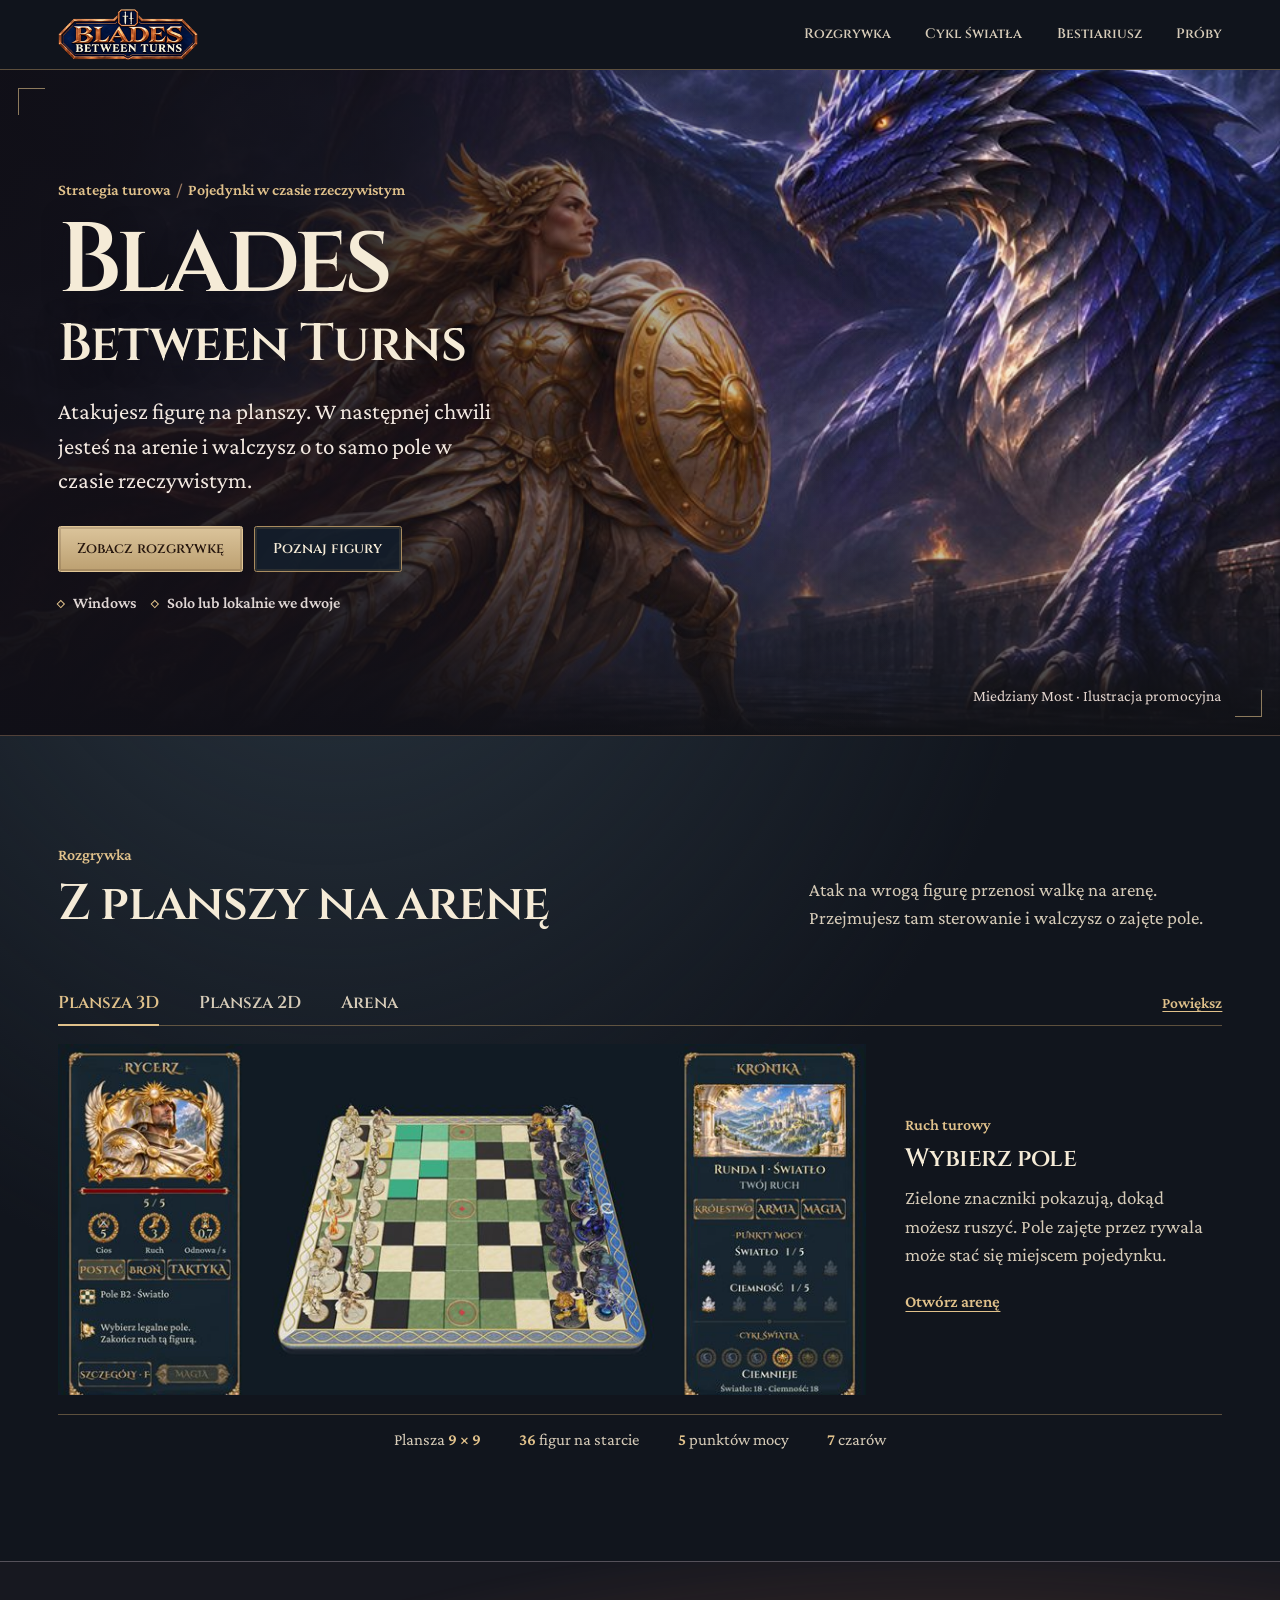
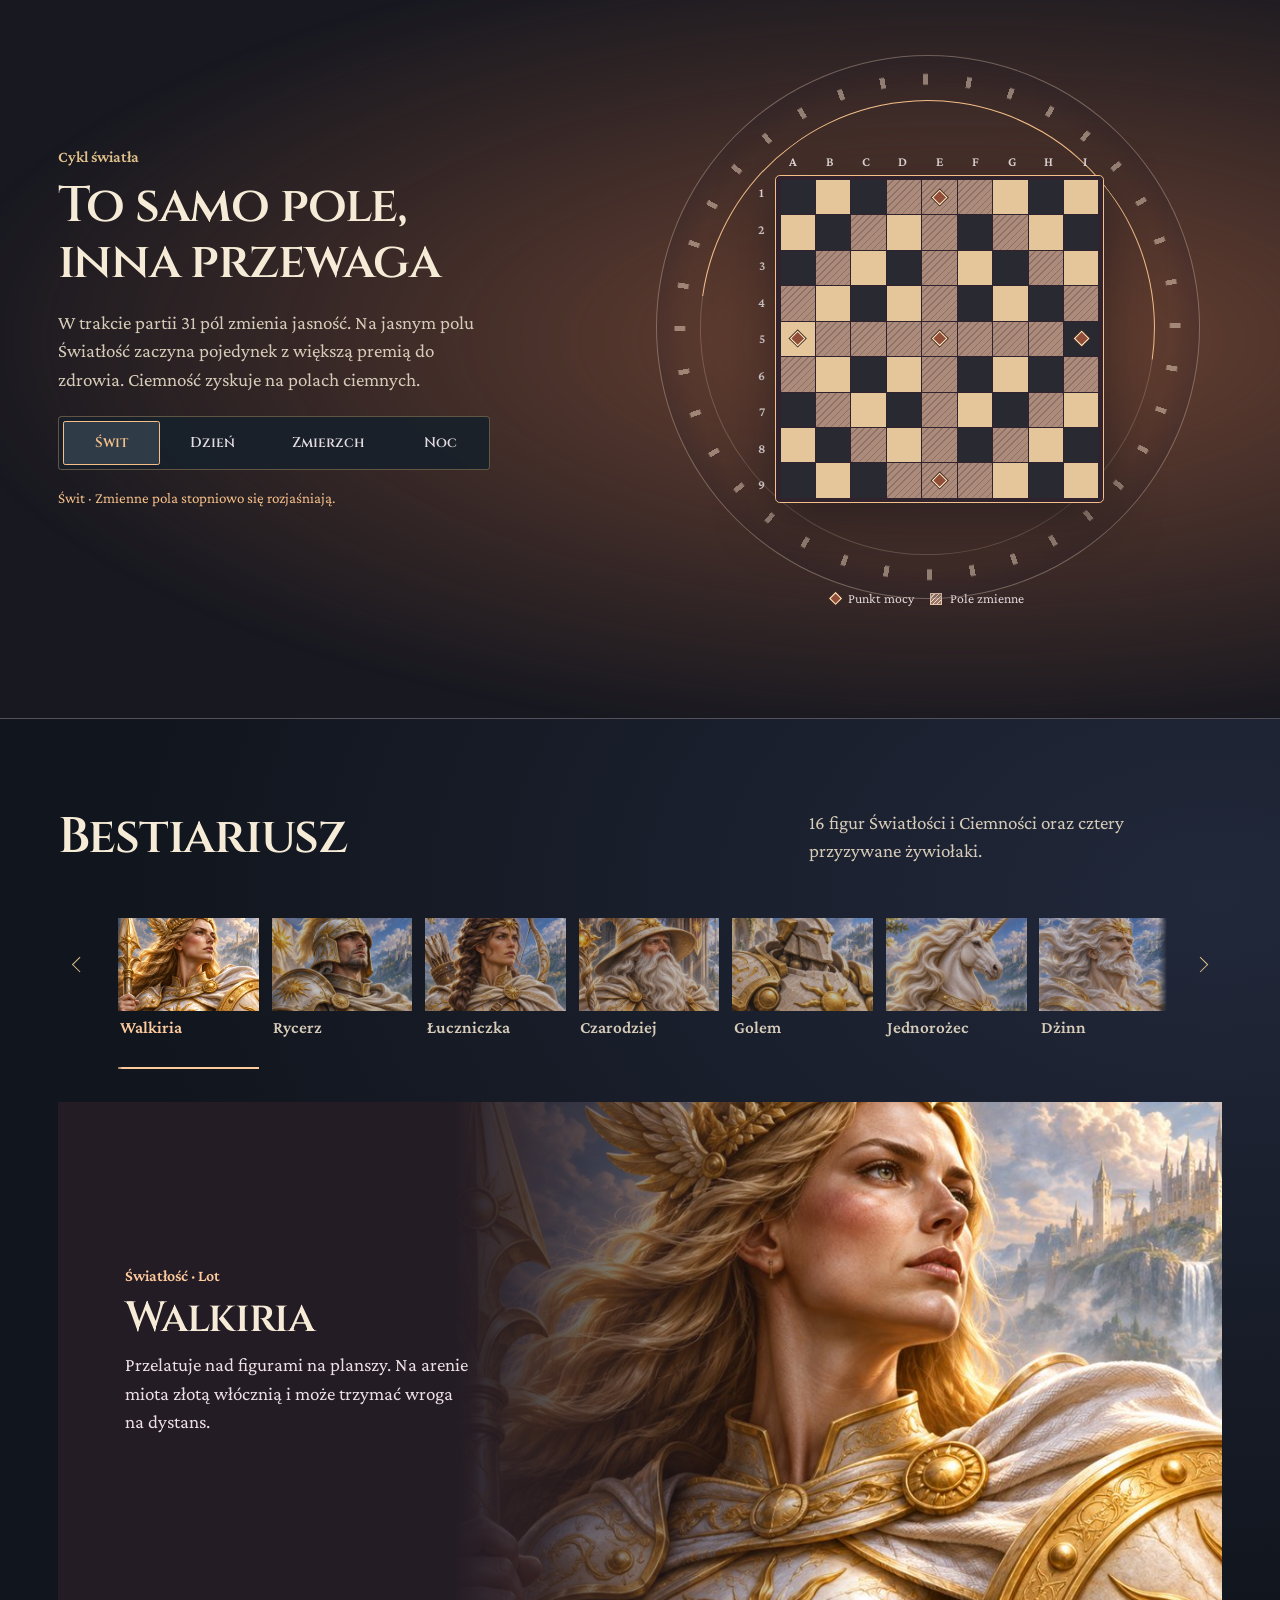
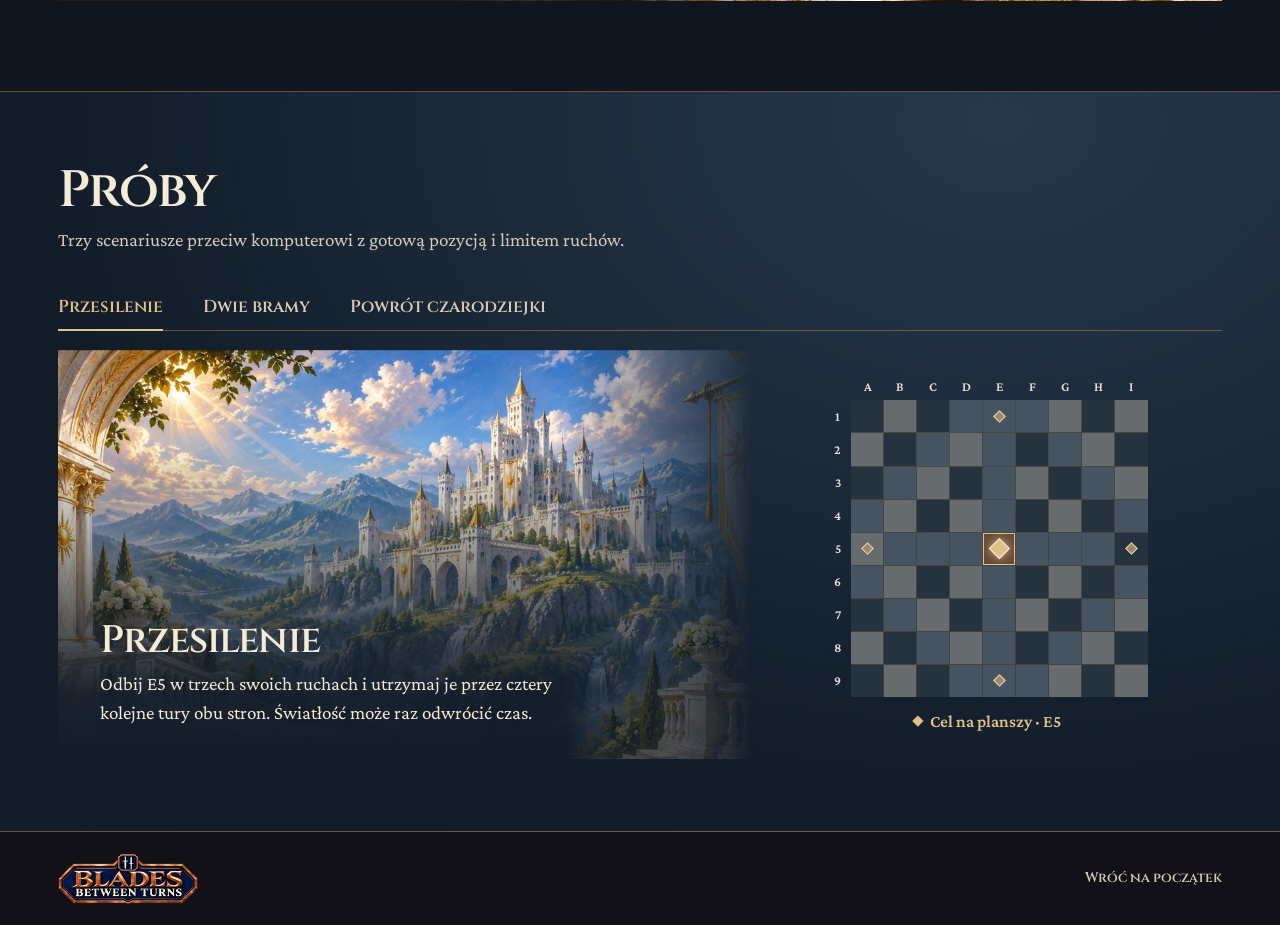
==== index.html @ cfbd3b84 "Publish Blades Between Turns website" ====
<!doctype html>
<html lang="pl">
<head>
  <meta charset="UTF-8">
  <meta name="viewport" content="width=device-width, initial-scale=1">
  <meta name="description" content="Blades Between Turns łączy strategię turową z pojedynkami w czasie rzeczywistym. Zobacz rozgrywkę, cykl światła, figury i trzy próby.">
  <meta name="theme-color" content="#101116">
  <title>Blades Between Turns</title>
  <link rel="icon" href="assets/blades-between-turns.png" type="image/png">
  <link rel="stylesheet" href="styles.css">
  <script src="main.js" defer></script>
</head>
<body id="blades-landing">
  <a class="skip-link" href="#blades-main">Przejdź do treści</a>
  <header class="site-header">
    <div class="shell site-header__inner">
      <a class="site-brand" href="#blades-landing">
        <img src="assets/blades-between-turns.png" alt="Blades Between Turns" width="238" height="85">
      </a>
      <nav class="site-nav" aria-label="Nawigacja strony gry">
        <a href="#blades-gameplay">Rozgrywka</a>
        <a href="#blades-cycle">Cykl światła</a>
        <a href="#blades-roster">Bestiariusz</a>
        <a href="#blades-trials">Próby</a>
      </nav>
    </div>
  </header>

  <main id="blades-main" tabindex="-1">
    <section class="hero" aria-labelledby="blades-title">
      <picture class="hero__art">
        <source media="(max-width: 700px)" srcset="assets/hero-walkiria-smok-mobile.jpg" width="900" height="738">
        <img src="assets/hero-walkiria-smok.jpg" fetchpriority="high" width="1672" height="941" alt="Walkiria z włócznią staje naprzeciw błękitnego Smoka na kamiennej planszy Miedzianego Mostu">
      </picture>
      <div class="shell hero__inner">
        <div class="hero__copy">
          <p class="eyebrow hero__eyebrow">Strategia turowa <span aria-hidden="true">/</span> Pojedynki w czasie rzeczywistym</p>
          <h1 id="blades-title">
            <span>Blades</span>
            <span class="hero__rest-of-title">Between Turns</span>
          </h1>
          <p class="hero__lead">Atakujesz figurę na planszy. W następnej chwili jesteś na arenie i walczysz o to samo pole w czasie rzeczywistym.</p>
          <div class="hero__actions">
            <a class="button button--primary" href="#blades-gameplay">Zobacz rozgrywkę</a>
            <a class="button button--outline" href="#blades-roster">Poznaj figury</a>
          </div>
          <ul class="hero__modes" aria-label="Platforma i tryby gry">
            <li>Windows</li>
            <li>Solo lub lokalnie we dwoje</li>
          </ul>
        </div>
      </div>
      <p class="hero__credit">Miedziany Most <span aria-hidden="true">·</span> Ilustracja promocyjna</p>
    </section>

    <section id="blades-gameplay" class="section gameplay" aria-labelledby="blades-gameplay-title">
      <div class="shell">
        <div class="section-heading section-heading--split">
          <div>
            <p class="eyebrow">Rozgrywka</p>
            <h2 id="blades-gameplay-title">Z planszy na arenę</h2>
          </div>
          <p>Atak na wrogą figurę przenosi walkę na arenę. Przejmujesz tam sterowanie i walczysz o zajęte pole.</p>
        </div>

        <div class="game-demo" data-switch="scene">
          <div class="game-demo__bar">
            <div class="text-tabs scene-tabs" role="tablist" aria-label="Ujęcia z gry">
              <button id="blades-tab-3d" type="button" role="tab" data-choice="3d" aria-controls="blades-scene-3d" aria-selected="true">Plansza 3D</button>
              <button id="blades-tab-2d" type="button" role="tab" data-choice="2d" aria-controls="blades-scene-2d" aria-selected="false" tabindex="-1">Plansza 2D</button>
              <button id="blades-tab-duel" type="button" role="tab" data-choice="duel" aria-controls="blades-scene-duel" aria-selected="false" tabindex="-1">Arena</button>
            </div>
            <button class="text-action" type="button" data-zoom aria-label="Powiększ kadr">Powiększ</button>
          </div>

          <article id="blades-scene-3d" class="game-scene" data-panel="3d" role="tabpanel" aria-labelledby="blades-tab-3d" tabindex="0">
            <img class="game-scene__image" src="assets/plansza-3d.jpg" loading="lazy" decoding="async" width="846" height="368" alt="Rycerz na trójwymiarowej planszy z zaznaczonymi dozwolonymi polami ruchu">
            <div class="game-scene__copy">
              <p class="eyebrow">Ruch turowy</p>
              <h3>Wybierz pole</h3>
              <p>Zielone znaczniki pokazują, dokąd możesz ruszyć. Pole zajęte przez rywala może stać się miejscem pojedynku.</p>
              <button class="text-action" type="button" data-jump="duel">Otwórz arenę</button>
            </div>
          </article>

          <article id="blades-scene-2d" class="game-scene" data-panel="2d" role="tabpanel" aria-labelledby="blades-tab-2d" tabindex="0" hidden>
            <img class="game-scene__image" src="assets/plansza-2d.jpg" loading="lazy" decoding="async" width="846" height="368" alt="Ta sama pozycja Rycerza na płaskiej planszy widzianej z góry">
            <div class="game-scene__copy">
              <p class="eyebrow">Ruch turowy</p>
              <h3>Spójrz z góry</h3>
              <p>Widok 2D pokazuje tę samą turę. W grze możesz zmieniać perspektywę w trakcie partii.</p>
              <button class="text-action" type="button" data-jump="duel">Otwórz arenę</button>
            </div>
          </article>

          <article id="blades-scene-duel" class="game-scene" data-panel="duel" role="tabpanel" aria-labelledby="blades-tab-duel" tabindex="0" hidden>
            <img class="game-scene__image" src="assets/pojedynek.jpg" loading="lazy" decoding="async" width="846" height="368" alt="Walkiria i Mantykora walczą między kryształami na kamiennej arenie">
            <div class="game-scene__copy">
              <p class="eyebrow">Czas rzeczywisty</p>
              <h3>Rozstrzygnij starcie</h3>
              <p>Wykorzystuj kryształy jako osłonę i reaguj na zamachy rywala. Wynik pojedynku rozstrzyga, która figura zostaje na polu.</p>
              <button class="text-action" type="button" data-jump="board">Wróć na planszę</button>
            </div>
          </article>
        </div>

        <ul class="game-facts" aria-label="Plansza i zasady gry">
          <li>Plansza <strong>9 × 9</strong></li>
          <li><strong>36</strong> figur na starcie</li>
          <li><strong>5</strong> punktów mocy</li>
          <li><strong>7</strong> czarów</li>
        </ul>
      </div>
    </section>

    <section id="blades-cycle" class="section cycle" data-phase="dawn" aria-labelledby="blades-cycle-title">
      <div class="shell cycle__inner">
        <div class="cycle__copy">
          <p class="eyebrow">Cykl światła</p>
          <h2 id="blades-cycle-title">To samo pole, inna przewaga</h2>
          <p>W trakcie partii 31 pól zmienia jasność. Na jasnym polu Światłość zaczyna pojedynek z większą premią do zdrowia. Ciemność zyskuje na polach ciemnych.</p>
          <div class="phase-picker" role="group" aria-label="Pora dnia">
            <button type="button" data-phase-choice="dawn" aria-controls="blades-light-board" aria-pressed="true">Świt</button>
            <button type="button" data-phase-choice="day" aria-controls="blades-light-board" aria-pressed="false">Dzień</button>
            <button type="button" data-phase-choice="dusk" aria-controls="blades-light-board" aria-pressed="false">Zmierzch</button>
            <button type="button" data-phase-choice="night" aria-controls="blades-light-board" aria-pressed="false">Noc</button>
          </div>
          <p class="phase-status" aria-live="polite">Świt · Zmienne pola stopniowo się rozjaśniają.</p>
        </div>

        <figure class="cycle-visual">
          <div class="cycle-dial">
            <div class="cycle-dial__rings" aria-hidden="true"></div>
            <div id="blades-light-board" class="tactical-board" data-board role="img" aria-label="Układ 81 pól planszy z pięcioma punktami mocy o świcie">
              <div class="tactical-board__axis tactical-board__axis--files" data-axis="files" aria-hidden="true"></div>
              <div class="tactical-board__axis tactical-board__axis--ranks" data-axis="ranks" aria-hidden="true"></div>
              <div class="tactical-board__grid" data-cells aria-hidden="true"></div>
            </div>
          </div>
          <figcaption class="map-key">
            <span><i class="map-key__power" aria-hidden="true"></i>Punkt mocy</span>
            <span><i class="map-key__shift" aria-hidden="true"></i>Pole zmienne</span>
          </figcaption>
        </figure>
      </div>
    </section>

    <section id="blades-roster" class="section roster" aria-labelledby="blades-roster-title">
      <div class="shell">
        <div class="section-heading section-heading--split">
          <h2 id="blades-roster-title">Bestiariusz</h2>
          <p>16 figur Światłości i Ciemności oraz cztery przyzywane żywiołaki.</p>
        </div>

        <div class="roster-deck" data-switch="unit">
          <div class="roster-strip">
            <button class="roster-step roster-step--back" type="button" data-roster-step="-1" aria-label="Poprzednia postać" aria-controls="blades-roster-track"></button>
            <div id="blades-roster-track" class="roster-tabs" role="tablist" aria-label="Postacie">
              <button id="blades-tab-valkyrie" type="button" role="tab" data-side="light" aria-controls="blades-unit-valkyrie" aria-selected="true">
                <img src="assets/walkiria.jpg" loading="lazy" decoding="async" width="440" height="440" alt="">
                <span>Walkiria</span>
              </button>
              <button id="blades-tab-knight" type="button" role="tab" data-side="light" aria-controls="blades-unit-knight" aria-selected="false" tabindex="-1">
                <img src="assets/figury/light-knight.jpg" loading="lazy" decoding="async" width="320" height="320" alt="">
                <span>Rycerz</span>
              </button>
              <button id="blades-tab-archer" type="button" role="tab" data-side="light" aria-controls="blades-unit-archer" aria-selected="false" tabindex="-1">
                <img src="assets/figury/light-archer.jpg" loading="lazy" decoding="async" width="320" height="320" alt="">
                <span>Łuczniczka</span>
              </button>
              <button id="blades-tab-wizard" type="button" role="tab" data-side="light" aria-controls="blades-unit-wizard" aria-selected="false" tabindex="-1">
                <img src="assets/figury/light-wizard.jpg" loading="lazy" decoding="async" width="320" height="320" alt="">
                <span>Czarodziej</span>
              </button>
              <button id="blades-tab-golem" type="button" role="tab" data-side="light" aria-controls="blades-unit-golem" aria-selected="false" tabindex="-1">
                <img src="assets/figury/light-golem.jpg" loading="lazy" decoding="async" width="320" height="320" alt="">
                <span>Golem</span>
              </button>
              <button id="blades-tab-unicorn" type="button" role="tab" data-side="light" aria-controls="blades-unit-unicorn" aria-selected="false" tabindex="-1">
                <img src="assets/figury/light-unicorn.jpg" loading="lazy" decoding="async" width="320" height="320" alt="">
                <span>Jednorożec</span>
              </button>
              <button id="blades-tab-djinni" type="button" role="tab" data-side="light" aria-controls="blades-unit-djinni" aria-selected="false" tabindex="-1">
                <img src="assets/figury/light-djinni.jpg" loading="lazy" decoding="async" width="320" height="320" alt="">
                <span>Dżinn</span>
              </button>
              <button id="blades-tab-phoenix" type="button" role="tab" data-side="light" aria-controls="blades-unit-phoenix" aria-selected="false" tabindex="-1">
                <img src="assets/feniks.jpg" loading="lazy" decoding="async" width="440" height="440" alt="">
                <span>Feniks</span>
              </button>
              <button id="blades-tab-sorceress" type="button" role="tab" data-side="dark" aria-controls="blades-unit-sorceress" aria-selected="false" tabindex="-1">
                <img src="assets/czarodziejka.jpg" loading="lazy" decoding="async" width="440" height="440" alt="">
                <span>Czarodziejka</span>
              </button>
              <button id="blades-tab-dragon" type="button" role="tab" data-side="dark" aria-controls="blades-unit-dragon" aria-selected="false" tabindex="-1">
                <img src="assets/smok.jpg" loading="lazy" decoding="async" width="440" height="440" alt="">
                <span>Smok</span>
              </button>
              <button id="blades-tab-goblin" type="button" role="tab" data-side="dark" aria-controls="blades-unit-goblin" aria-selected="false" tabindex="-1">
                <img src="assets/figury/dark-goblin.jpg" loading="lazy" decoding="async" width="320" height="320" alt="">
                <span>Goblin</span>
              </button>
              <button id="blades-tab-manticore" type="button" role="tab" data-side="dark" aria-controls="blades-unit-manticore" aria-selected="false" tabindex="-1">
                <img src="assets/figury/dark-manticore.jpg" loading="lazy" decoding="async" width="320" height="320" alt="">
                <span>Mantykora</span>
              </button>
              <button id="blades-tab-banshee" type="button" role="tab" data-side="dark" aria-controls="blades-unit-banshee" aria-selected="false" tabindex="-1">
                <img src="assets/figury/dark-banshee.jpg" loading="lazy" decoding="async" width="320" height="320" alt="">
                <span>Banshee</span>
              </button>
              <button id="blades-tab-troll" type="button" role="tab" data-side="dark" aria-controls="blades-unit-troll" aria-selected="false" tabindex="-1">
                <img src="assets/figury/dark-troll.jpg" loading="lazy" decoding="async" width="320" height="320" alt="">
                <span>Troll</span>
              </button>
              <button id="blades-tab-basilisk" type="button" role="tab" data-side="dark" aria-controls="blades-unit-basilisk" aria-selected="false" tabindex="-1">
                <img src="assets/figury/dark-basilisk.jpg" loading="lazy" decoding="async" width="320" height="320" alt="">
                <span>Bazyliszek</span>
              </button>
              <button id="blades-tab-shapeshifter" type="button" role="tab" data-side="dark" aria-controls="blades-unit-shapeshifter" aria-selected="false" tabindex="-1">
                <img src="assets/figury/dark-shapeshifter.jpg" loading="lazy" decoding="async" width="320" height="320" alt="">
                <span>Zmiennokształtny</span>
              </button>
              <button id="blades-tab-elemental-air" type="button" role="tab" data-side="elemental" aria-controls="blades-unit-elemental-air" aria-selected="false" tabindex="-1">
                <img src="assets/figury/elemental-air.jpg" loading="lazy" decoding="async" width="320" height="320" alt="">
                <span>Żywiołak powietrza</span>
              </button>
              <button id="blades-tab-elemental-fire" type="button" role="tab" data-side="elemental" aria-controls="blades-unit-elemental-fire" aria-selected="false" tabindex="-1">
                <img src="assets/figury/elemental-fire.jpg" loading="lazy" decoding="async" width="320" height="320" alt="">
                <span>Żywiołak ognia</span>
              </button>
              <button id="blades-tab-elemental-earth" type="button" role="tab" data-side="elemental" aria-controls="blades-unit-elemental-earth" aria-selected="false" tabindex="-1">
                <img src="assets/figury/elemental-earth.jpg" loading="lazy" decoding="async" width="320" height="320" alt="">
                <span>Żywiołak ziemi</span>
              </button>
              <button id="blades-tab-elemental-water" type="button" role="tab" data-side="elemental" aria-controls="blades-unit-elemental-water" aria-selected="false" tabindex="-1">
                <img src="assets/figury/elemental-water.jpg" loading="lazy" decoding="async" width="320" height="320" alt="">
                <span>Żywiołak wody</span>
              </button>
            </div>
            <button class="roster-step" type="button" data-roster-step="1" aria-label="Następna postać" aria-controls="blades-roster-track"></button>
          </div>
          <p class="roster-status" role="status"></p>

          <article id="blades-unit-valkyrie" class="roster-portrait" data-side="light" role="tabpanel" aria-labelledby="blades-tab-valkyrie" tabindex="0">
            <img class="roster-portrait__art" src="assets/walkiria-864.jpg" loading="lazy" decoding="async" width="864" height="864" alt="Walkiria w złotej zbroi ze skrzydlatym diademem i włócznią">
            <div class="roster-portrait__copy">
              <p class="eyebrow">Światłość · Lot</p>
              <h3>Walkiria</h3>
              <p>Przelatuje nad figurami na planszy. Na arenie miota złotą włócznią i może trzymać wroga na dystans.</p>
            </div>
          </article>
          <article id="blades-unit-knight" class="roster-portrait" data-side="light" role="tabpanel" aria-labelledby="blades-tab-knight" tabindex="0" hidden>
            <img class="roster-portrait__art" src="assets/figury/light-knight-864.jpg" loading="lazy" decoding="async" width="864" height="864" alt="Rycerz w złotej zbroi i hełmie z pióropuszem">
            <div class="roster-portrait__copy">
              <p class="eyebrow">Światłość · Ruch naziemny</p>
              <h3>Rycerz</h3>
              <p>W pojedynku szybko wyprowadza kolejne cięcia. Na podejściu do zwarcia korzysta z osłony kryształów.</p>
            </div>
          </article>
          <article id="blades-unit-archer" class="roster-portrait" data-side="light" role="tabpanel" aria-labelledby="blades-tab-archer" tabindex="0" hidden>
            <img class="roster-portrait__art" src="assets/figury/light-archer-864.jpg" loading="lazy" decoding="async" width="864" height="864" alt="Łuczniczka z kołczanem i złotym łukiem">
            <div class="roster-portrait__copy">
              <p class="eyebrow">Światłość · Ruch naziemny</p>
              <h3>Łuczniczka</h3>
              <p>Strzela srebrnymi strzałami. Ma mało zdrowia, więc w pojedynku liczy na osłony i dystans.</p>
            </div>
          </article>
          <article id="blades-unit-wizard" class="roster-portrait" data-side="light" role="tabpanel" aria-labelledby="blades-tab-wizard" tabindex="0" hidden>
            <img class="roster-portrait__art" src="assets/figury/light-wizard-864.jpg" loading="lazy" decoding="async" width="864" height="864" alt="Siwobrody Czarodziej w złotym kapeluszu">
            <div class="roster-portrait__copy">
              <p class="eyebrow">Światłość · Teleportacja</p>
              <h3>Czarodziej</h3>
              <p>Teleportuje się po planszy i włada czarami Światłości. Zużyte zaklęcia zmniejszają jego zdrowie na arenie.</p>
            </div>
          </article>
          <article id="blades-unit-golem" class="roster-portrait" data-side="light" role="tabpanel" aria-labelledby="blades-tab-golem" tabindex="0" hidden>
            <img class="roster-portrait__art" src="assets/figury/light-golem-864.jpg" loading="lazy" decoding="async" width="864" height="864" alt="Kamienny Golem z motywem słońca na piersi">
            <div class="roster-portrait__copy">
              <p class="eyebrow">Światłość · Ruch naziemny</p>
              <h3>Golem</h3>
              <p>Znosi wiele trafień. Rzuca ciężkim kamiennym odłamkiem i potrzebuje chwili przed kolejnym atakiem.</p>
            </div>
          </article>
          <article id="blades-unit-unicorn" class="roster-portrait" data-side="light" role="tabpanel" aria-labelledby="blades-tab-unicorn" tabindex="0" hidden>
            <img class="roster-portrait__art" src="assets/figury/light-unicorn-864.jpg" loading="lazy" decoding="async" width="864" height="864" alt="Biały Jednorożec ze złotym rogiem i uprzężą">
            <div class="roster-portrait__copy">
              <p class="eyebrow">Światłość · Ruch naziemny</p>
              <h3>Jednorożec</h3>
              <p>Na planszy porusza się do czterech pól. Na arenie posyła szybki pryzmat wzdłuż wolnego przejścia.</p>
            </div>
          </article>
          <article id="blades-unit-djinni" class="roster-portrait" data-side="light" role="tabpanel" aria-labelledby="blades-tab-djinni" tabindex="0" hidden>
            <img class="roster-portrait__art" src="assets/figury/light-djinni-864.jpg" loading="lazy" decoding="async" width="864" height="864" alt="Białowłosy Dżinn wśród wirów powietrza">
            <div class="roster-portrait__copy">
              <p class="eyebrow">Światłość · Lot</p>
              <h3>Dżinn</h3>
              <p>Przelatuje do czterech pól. W pojedynku miota spiralą wiatru i ma duży zapas zdrowia.</p>
            </div>
          </article>
          <article id="blades-unit-phoenix" class="roster-portrait" data-side="light" role="tabpanel" aria-labelledby="blades-tab-phoenix" tabindex="0" hidden>
            <img class="roster-portrait__art" src="assets/feniks-864.jpg" loading="lazy" decoding="async" width="864" height="864" alt="Feniks z rozpostartymi złotymi skrzydłami pośród płomieni">
            <div class="roster-portrait__copy">
              <p class="eyebrow">Światłość · Lot</p>
              <h3>Feniks</h3>
              <p>Zatrzymuje się, by wzniecić ognisty wybuch wokół siebie. W tej krótkiej chwili jest odporny na trafienia.</p>
            </div>
          </article>
          <article id="blades-unit-sorceress" class="roster-portrait" data-side="dark" role="tabpanel" aria-labelledby="blades-tab-sorceress" tabindex="0" hidden>
            <img class="roster-portrait__art" src="assets/czarodziejka-864.jpg" loading="lazy" decoding="async" width="864" height="864" alt="Czarodziejka w granatowym stroju z berłem">
            <div class="roster-portrait__copy">
              <p class="eyebrow">Ciemność · Teleportacja</p>
              <h3>Czarodziejka</h3>
              <p>Otwiera księgę czarów swojej strony. Może uzdrowić figurę albo przenieść ją w inne miejsce na planszy.</p>
            </div>
          </article>
          <article id="blades-unit-dragon" class="roster-portrait" data-side="dark" role="tabpanel" aria-labelledby="blades-tab-dragon" tabindex="0" hidden>
            <img class="roster-portrait__art" src="assets/smok-864.jpg" loading="lazy" decoding="async" width="864" height="864" alt="Niebieski Smok o srebrzystych rogach na tle księżyca">
            <div class="roster-portrait__copy">
              <p class="eyebrow">Ciemność · Lot</p>
              <h3>Smok</h3>
              <p>Przelatuje nad figurami, a na arenie atakuje smoczym żarem. Otwarta przestrzeń pozwala mu wykorzystać zasięg.</p>
            </div>
          </article>
          <article id="blades-unit-goblin" class="roster-portrait" data-side="dark" role="tabpanel" aria-labelledby="blades-tab-goblin" tabindex="0" hidden>
            <img class="roster-portrait__art" src="assets/figury/dark-goblin-864.jpg" loading="lazy" decoding="async" width="864" height="864" alt="Goblin z długimi uszami pod ciemnym kapturem">
            <div class="roster-portrait__copy">
              <p class="eyebrow">Ciemność · Ruch naziemny</p>
              <h3>Goblin</h3>
              <p>Na arenie szuka okazji do szybkiego podejścia. Gdy jest blisko, zadaje serię ciosów poszarpanym ostrzem.</p>
            </div>
          </article>
          <article id="blades-unit-manticore" class="roster-portrait" data-side="dark" role="tabpanel" aria-labelledby="blades-tab-manticore" tabindex="0" hidden>
            <img class="roster-portrait__art" src="assets/figury/dark-manticore-864.jpg" loading="lazy" decoding="async" width="864" height="864" alt="Mantykora z lwią grzywą i ogonem skorpiona">
            <div class="roster-portrait__copy">
              <p class="eyebrow">Ciemność · Ruch naziemny</p>
              <h3>Mantykora</h3>
              <p>Miota żądłem na odległość. Między atakami może zmienić pozycję i zasłonić się kryształem.</p>
            </div>
          </article>
          <article id="blades-unit-banshee" class="roster-portrait" data-side="dark" role="tabpanel" aria-labelledby="blades-tab-banshee" tabindex="0" hidden>
            <img class="roster-portrait__art" src="assets/figury/dark-banshee-864.jpg" loading="lazy" decoding="async" width="864" height="864" alt="Banshee o jasnych włosach pod srebrnym diademem">
            <div class="roster-portrait__copy">
              <p class="eyebrow">Ciemność · Lot</p>
              <h3>Banshee</h3>
              <p>Widmowy krzyk rani wrogów wokół niej. Banshee stoi w miejscu, dopóki atak trwa.</p>
            </div>
          </article>
          <article id="blades-unit-troll" class="roster-portrait" data-side="dark" role="tabpanel" aria-labelledby="blades-tab-troll" tabindex="0" hidden>
            <img class="roster-portrait__art" src="assets/figury/dark-troll-864.jpg" loading="lazy" decoding="async" width="864" height="864" alt="Troll w zbroi z niebieską zapinką">
            <div class="roster-portrait__copy">
              <p class="eyebrow">Ciemność · Ruch naziemny</p>
              <h3>Troll</h3>
              <p>Wytrzymuje wiele trafień i miota ciężkim odłamkiem granitu. Najgroźniejszy, gdy ma wolną linię strzału.</p>
            </div>
          </article>
          <article id="blades-unit-basilisk" class="roster-portrait" data-side="dark" role="tabpanel" aria-labelledby="blades-tab-basilisk" tabindex="0" hidden>
            <img class="roster-portrait__art" src="assets/figury/dark-basilisk-864.jpg" loading="lazy" decoding="async" width="864" height="864" alt="Łuskowaty Bazyliszek z zielonym okiem">
            <div class="roster-portrait__copy">
              <p class="eyebrow">Ciemność · Ruch naziemny</p>
              <h3>Bazyliszek</h3>
              <p>Strzela szybkim, jadowitym kolcem. Na otwartej arenie trudno go ominąć, a pełne kryształy zatrzymują pocisk.</p>
            </div>
          </article>
          <article id="blades-unit-shapeshifter" class="roster-portrait" data-side="dark" role="tabpanel" aria-labelledby="blades-tab-shapeshifter" tabindex="0" hidden>
            <img class="roster-portrait__art" src="assets/figury/dark-shapeshifter-864.jpg" loading="lazy" decoding="async" width="864" height="864" alt="Zmiennokształtny z lustrzaną twarzą pod kapturem">
            <div class="roster-portrait__copy">
              <p class="eyebrow">Ciemność · Lot</p>
              <h3>Zmiennokształtny</h3>
              <p>Przejmuje broń i bazową wytrzymałość przeciwnika. Po wygranej odzyskuje pełne zdrowie.</p>
            </div>
          </article>
          <article id="blades-unit-elemental-air" class="roster-portrait" data-side="elemental" role="tabpanel" aria-labelledby="blades-tab-elemental-air" tabindex="0" hidden>
            <img class="roster-portrait__art" src="assets/figury/elemental-air-864.jpg" loading="lazy" decoding="async" width="864" height="864" alt="Żywiołak powietrza o sylwetce z białych obłoków">
            <div class="roster-portrait__copy">
              <p class="eyebrow">Przyzwanie · Prąd powietrza</p>
              <h3>Żywiołak powietrza</h3>
              <p>Posyła prąd powietrza i szybko wraca do ataku. Znika po zakończeniu pojedynku, do którego go przyzwano.</p>
            </div>
          </article>
          <article id="blades-unit-elemental-fire" class="roster-portrait" data-side="elemental" role="tabpanel" aria-labelledby="blades-tab-elemental-fire" tabindex="0" hidden>
            <img class="roster-portrait__art" src="assets/figury/elemental-fire-864.jpg" loading="lazy" decoding="async" width="864" height="864" alt="Żywiołak ognia wyłaniający się z pomarańczowych płomieni">
            <div class="roster-portrait__copy">
              <p class="eyebrow">Przyzwanie · Żywy płomień</p>
              <h3>Żywiołak ognia</h3>
              <p>Miota szybkim płomieniem, który zadaje silne obrażenia. Ma najkrótszą przerwę między atakami wśród żywiołaków.</p>
            </div>
          </article>
          <article id="blades-unit-elemental-earth" class="roster-portrait" data-side="elemental" role="tabpanel" aria-labelledby="blades-tab-elemental-earth" tabindex="0" hidden>
            <img class="roster-portrait__art" src="assets/figury/elemental-earth-864.jpg" loading="lazy" decoding="async" width="864" height="864" alt="Żywiołak ziemi o ciele ze skał porośniętych mchem">
            <div class="roster-portrait__copy">
              <p class="eyebrow">Przyzwanie · Ciężar ziemi</p>
              <h3>Żywiołak ziemi</h3>
              <p>Najwytrzymalszy z przyzwanych żywiołaków. Rzuca ciężkim pociskiem i długo czeka na kolejny strzał.</p>
            </div>
          </article>
          <article id="blades-unit-elemental-water" class="roster-portrait" data-side="elemental" role="tabpanel" aria-labelledby="blades-tab-elemental-water" tabindex="0" hidden>
            <img class="roster-portrait__art" src="assets/figury/elemental-water-864.jpg" loading="lazy" decoding="async" width="864" height="864" alt="Żywiołak wody wyłaniający się z błękitnych fal">
            <div class="roster-portrait__copy">
              <p class="eyebrow">Przyzwanie · Wodna fala</p>
              <h3>Żywiołak wody</h3>
              <p>Atakuje wodną falą na odległość. Duży zapas zdrowia pozwala mu przetrwać wymianę trafień.</p>
            </div>
          </article>
        </div>
      </div>
    </section>

    <section id="blades-trials" class="section trials" aria-labelledby="blades-trials-title">
      <div class="shell">
        <header class="trial-heading">
          <h2 id="blades-trials-title">Próby</h2>
          <p>Trzy scenariusze przeciw komputerowi z gotową pozycją i limitem ruchów.</p>
        </header>

        <div data-switch="trial">
          <div class="text-tabs trial-tabs" role="tablist" aria-label="Scenariusze prób">
            <button id="blades-trial-tab-solstice" type="button" role="tab" aria-controls="blades-trial-solstice" aria-selected="true">Przesilenie</button>
            <button id="blades-trial-tab-gates" type="button" role="tab" aria-controls="blades-trial-gates" aria-selected="false" tabindex="-1">Dwie bramy</button>
            <button id="blades-trial-tab-return" type="button" role="tab" aria-controls="blades-trial-return" aria-selected="false" tabindex="-1">Powrót czarodziejki</button>
          </div>

          <div class="trial-spread">
            <div class="trial-scenes">
              <article id="blades-trial-solstice" class="trial-scene" data-targets="E5" role="tabpanel" aria-labelledby="blades-trial-tab-solstice" tabindex="0">
                <img src="assets/kingdom-light.jpg" width="1200" height="600" alt="" loading="lazy" decoding="async">
                <div class="trial-scene__copy">
                  <h3>Przesilenie</h3>
                  <p>Odbij E5 w trzech swoich ruchach i utrzymaj je przez cztery kolejne tury obu stron. Światłość może raz odwrócić czas.</p>
                </div>
              </article>
              <article id="blades-trial-gates" class="trial-scene" data-targets="E1 E9" role="tabpanel" aria-labelledby="blades-trial-tab-gates" tabindex="0" hidden>
                <img src="assets/miedziany-most.jpg" width="1376" height="774" alt="" loading="lazy" decoding="async">
                <div class="trial-scene__copy">
                  <h3>Dwie bramy</h3>
                  <p>Zajmij jednocześnie E1 i E9 w sześciu ruchach Ciemności.</p>
                </div>
              </article>
              <article id="blades-trial-return" class="trial-scene" data-targets="I5" role="tabpanel" aria-labelledby="blades-trial-tab-return" tabindex="0" hidden>
                <img src="assets/kingdom-dark.jpg" width="1200" height="600" alt="" loading="lazy" decoding="async">
                <div class="trial-scene__copy">
                  <h3>Powrót czarodziejki</h3>
                  <p>Doprowadź ranną Czarodziejkę na I5 w pięciu ruchach. Ciemność może raz użyć Uzdrowienia.</p>
                </div>
              </article>
            </div>

            <figure class="trial-map">
              <div class="tactical-board tactical-board--mission" data-board role="img" aria-label="Mapa prób. Cel obecnej próby to pole E5">
                <div class="tactical-board__axis tactical-board__axis--files" data-axis="files" aria-hidden="true"></div>
                <div class="tactical-board__axis tactical-board__axis--ranks" data-axis="ranks" aria-hidden="true"></div>
                <div class="tactical-board__grid" data-cells aria-hidden="true"></div>
              </div>
              <figcaption class="trial-map__caption" aria-live="polite">Cel na planszy · E5</figcaption>
            </figure>
          </div>
        </div>
      </div>
    </section>
  </main>

  <footer class="footer">
    <div class="shell footer__inner">
      <a class="site-brand" href="#blades-landing">
        <img src="assets/blades-between-turns.png" alt="Blades Between Turns" width="238" height="85" loading="lazy">
      </a>
      <a class="footer__top" href="#blades-landing">Wróć na początek</a>
    </div>
  </footer>

  <dialog class="capture-dialog" aria-label="Powiększony kadr z gry">
    <form method="dialog">
      <button class="text-action" autofocus>Zamknij</button>
    </form>
    <img src="assets/plansza-3d.jpg" loading="lazy" width="846" height="368" alt="">
  </dialog>
</body>
</html>
---- styles.css ----
@font-face {
  font-family: "Archon Inscription";
  src: url("assets/fonts/Cinzel-SemiBold.ttf") format("truetype");
  font-style: normal;
  font-weight: 600;
  font-display: swap;
}

@font-face {
  font-family: "Archon Chronicle";
  src: url("assets/fonts/CrimsonPro-Regular.ttf") format("truetype");
  font-style: normal;
  font-weight: 400;
  font-display: swap;
}

@font-face {
  font-family: "Archon Chronicle";
  src: url("assets/fonts/CrimsonPro-SemiBold.ttf") format("truetype");
  font-style: normal;
  font-weight: 600;
  font-display: swap;
}

:root {
  color-scheme: dark;
  --ink: #11151d;
  --panel: #19232f;
  --line: #4c4b48;
  --paper: #f5ebd7;
  --muted: #d6cbb8;
  --gold: #e0c18b;
  --gold-ink: #28180f;
  --blue: #b8c8ff;
  --brass-rule: #a98c5f80;
  --border-accent: #a98c5f;
  --type: "Archon Chronicle", Georgia, serif;
  --inscription: "Archon Inscription", Georgia, serif;
  --gutter: clamp(1rem, 4.5vw, 4.5rem);
}

*, *::before, *::after {
  box-sizing: border-box;
}

html {
  scroll-behavior: smooth;
}

body {
  margin: 0;
  background: var(--ink);
  color: var(--paper);
  font: 1.1875rem/1.5 var(--type);
}

img {
  display: block;
  max-width: 100%;
  height: auto;
}

a {
  color: inherit;
  text-decoration: none;
}

button {
  color: inherit;
  font: inherit;
}

button, summary {
  cursor: pointer;
}

:focus-visible {
  outline: 2px solid var(--gold);
  outline-offset: 5px;
}

[hidden] {
  display: none !important;
}

:where(h1, h2, h3, p, figure, dl, dd) {
  margin: 0;
}

section[id], main[id] {
  scroll-margin-block-start: 6rem;
}

.shell {
  width: min(81rem, calc(100% - 2 * var(--gutter)));
  margin-inline: auto;
}

.section {
  padding-block: clamp(4rem, 8.5vw, 8rem);
}

.eyebrow {
  color: var(--gold);
  font: 600 1rem/1.25 var(--type);
}

h2 {
  font: 600 clamp(1.9rem, 3.9vw, 4rem)/1.12 var(--inscription);
  letter-spacing: -.025em;
  text-wrap: balance;
}

.section-heading {
  margin-bottom: clamp(1.6rem, 3.8vw, 3rem);
}

.section-heading--split {
  display: grid;
  grid-template-columns: minmax(0, 1.6fr) minmax(16rem, 1fr);
  align-items: end;
  gap: 1.15rem clamp(1.5rem, 7vw, 7rem);
}

.section-heading .eyebrow, .cycle__copy .eyebrow {
  margin-bottom: .75rem;
}

.section-heading > p, .cycle__copy > p:not(.eyebrow, .phase-status) {
  max-width: 38ch;
  color: var(--muted);
  text-wrap: pretty;
}

.skip-link {
  position: fixed;
  z-index: 5;
  inset: .65rem auto auto .65rem;
  padding: .65rem 1rem;
  border-radius: .25rem;
  color: var(--gold-ink);
  background: var(--gold);
}

.skip-link:not(:focus) {
  clip-path: inset(50%);
}

.site-header {
  position: sticky;
  z-index: 4;
  top: 0;
  border-bottom: 1px solid var(--brass-rule);
  background: #11151def;
  backdrop-filter: blur(16px);
}

.site-header__inner {
  display: flex;
  min-height: 4.3rem;
  align-items: center;
  justify-content: space-between;
  gap: .5rem 1.5rem;
}

.site-brand {
  display: block;
  width: clamp(7rem, 11vw, 9.25rem);
  flex: 0 0 auto;
}

.site-nav {
  display: flex;
  flex-wrap: wrap;
  justify-content: flex-end;
  gap: 0 clamp(.7rem, 2.7vw, 2.4rem);
}

.site-nav a, .footer__top {
  display: inline-flex;
  min-height: 2.75rem;
  align-items: center;
  color: var(--muted);
  font: 600 .86rem/1.25 var(--inscription);
}

.site-nav a:is(:hover, :focus-visible), .footer__top:is(:hover, :focus-visible) {
  color: var(--gold);
}

.hero {
  position: relative;
  isolation: isolate;
  display: grid;
  min-height: clamp(37rem, 74svh, 52rem);
  align-items: center;
  padding-block: 3.1rem 3.8rem;
  background: #15141d;
  border-bottom: 1px solid #bf946d59;
}

.hero__art, .hero::before, .hero::after {
  position: absolute;
  inset: 0;
}

.hero__art {
  z-index: -3;
}

.hero__art img {
  width: 100%;
  height: 100%;
  object-fit: cover;
  object-position: center 47%;
}

.hero::before {
  z-index: -2;
  content: "";
  background:
    linear-gradient(90deg, #100f17ef 1%, #100f17cb 29%, #100f1752 51%, transparent 71%),
    linear-gradient(0deg, #101116 0%, #10111608 34%);
}

.hero::after {
  z-index: -1;
  content: "";
  inset: clamp(.65rem, 1.4vw, 1.3rem);
  background:
    linear-gradient(var(--gold), var(--gold)) 0 0 / 1.7rem 1px,
    linear-gradient(var(--gold), var(--gold)) 0 0 / 1px 1.7rem,
    linear-gradient(var(--gold), var(--gold)) 100% 100% / 1.7rem 1px,
    linear-gradient(var(--gold), var(--gold)) 100% 100% / 1px 1.7rem;
  background-repeat: no-repeat;
  opacity: .6;
  pointer-events: none;
}

.hero__copy {
  width: min(100%, 36rem);
}

.hero__eyebrow span {
  color: #e7b589a3;
  padding-inline: .18em;
}

.hero h1 {
  margin: .85rem 0 1.5rem;
  font: 600 clamp(4rem, 7.7vw, 7.35rem)/1 var(--inscription);
  letter-spacing: -.047em;
  text-shadow: 0 2px 24px #100f1899;
}

.hero h1 span {
  display: block;
}

.hero__rest-of-title {
  margin-top: .12em;
  font-size: .53em;
  line-height: 1;
  letter-spacing: -.025em;
}

.hero__lead {
  max-width: 34ch;
  color: #f3e9e1;
  font-size: clamp(1.22rem, 1.8vw, 1.5rem);
  text-wrap: pretty;
}

.hero__actions {
  display: flex;
  flex-wrap: wrap;
  gap: .65rem;
  margin-block: 1.75rem 1.3rem;
}

.button {
  display: inline-flex;
  min-height: 2.9rem;
  align-items: center;
  justify-content: center;
  padding: .55rem 1.15rem;
  border: 1px solid transparent;
  border-radius: .16rem;
  font: 600 .89rem/1.35 var(--inscription);
  transition: background-color .2s ease, border-color .2s ease, color .2s ease;
  text-align: center;
}

.button--primary {
  color: var(--gold-ink);
  background: linear-gradient(180deg, #dbc49b, #bca071);
  border-color: #e0c595;
  box-shadow: inset 0 0 0 2px #553c2935;
}

.button--primary:hover {
  background: #e1cba1;
  border-color: #ebd6b0;
}

.button--outline {
  color: var(--paper);
  background: #131e2cde;
  border-color: var(--border-accent);
  box-shadow: inset 0 0 0 2px #b6985d25;
}

.button--outline:hover {
  color: var(--gold);
  background: #243647;
  border-color: var(--gold);
}

.hero__modes {
  display: flex;
  flex-wrap: wrap;
  gap: .4rem 1rem;
  padding: 0;
  margin: 0;
  list-style: none;
  color: #dfd6d4;
  font: 600 1rem/1.3 var(--type);
}

.hero__modes li {
  display: flex;
  align-items: center;
  gap: .6rem;
}

.hero__modes li::before {
  content: "";
  width: .35rem;
  height: .35rem;
  border: 1px solid var(--gold);
  transform: rotate(45deg);
}

.hero__credit {
  position: absolute;
  right: calc(var(--gutter) + .1rem);
  bottom: 1.8rem;
  color: #e2d4cd;
  font: 400 .98rem/1.25 var(--type);
}

.gameplay {
  background: radial-gradient(ellipse at 26% -38%, #2a3641, transparent 55%), var(--ink);
}

.game-demo {
  scroll-margin-block-start: 6rem;
}

.game-demo__bar {
  display: flex;
  align-items: center;
  justify-content: space-between;
  flex-wrap: wrap;
  gap: 0 .7rem;
  margin-bottom: 1.1rem;
  border-bottom: 1px solid var(--brass-rule);
}

.text-tabs {
  display: flex;
  flex-wrap: wrap;
  column-gap: clamp(1.1rem, 3.15vw, 3rem);
}

.text-tabs button {
  position: relative;
  min-width: 0;
  min-height: 2.8rem;
  padding: .4rem 0;
  border: 0;
  color: var(--muted);
  background: transparent;
  font: 600 clamp(.85rem, 1.4vw, 1.08rem)/1.2 var(--inscription);
  text-wrap: balance;
}

.text-tabs button:is(:hover, :focus-visible), .text-action:is(:hover, :focus-visible) {
  color: var(--paper);
}

.text-tabs button[aria-selected="true"] {
  color: var(--gold);
}

.text-tabs button[aria-selected="true"]::after {
  position: absolute;
  inset: auto 0 -1px;
  content: "";
  border-bottom: 2px solid currentColor;
}

.text-tabs button:focus-visible, .text-action:focus-visible, :is(.game-scene, .trial-scene):focus-visible {
  outline: none;
}

.text-tabs button:focus-visible, .text-action:focus-visible, :is(.game-scene, .trial-scene):focus-visible h3 {
  text-decoration: underline solid var(--paper) 2px;
  text-underline-offset: .23em;
}

.text-action {
  display: inline-flex;
  min-height: 2.75rem;
  align-items: center;
  padding: .35rem 0;
  border: 0;
  color: var(--gold);
  background: transparent;
  font: 600 1.05rem/1.25 var(--type);
  text-decoration: underline;
  text-underline-offset: .22em;
}

.game-demo__bar .text-action {
  margin-inline-start: auto;
  font-size: .97rem;
}

.game-scene {
  display: grid;
  grid-template-columns: minmax(0, 2.55fr) minmax(14rem, 1fr);
  align-items: center;
  gap: clamp(1.05rem, 3.1vw, 3.1rem);
  min-width: 0;
}

.game-scene__image {
  width: 100%;
  height: auto;
}

.game-scene[data-panel="duel"].is-revealed .game-scene__image {
  animation: reveal-arena .27s ease-out;
}

@keyframes reveal-arena {
  from { opacity: .5; }
  to { opacity: 1; }
}

.game-scene__copy {
  display: grid;
  align-content: center;
  justify-items: start;
  gap: .65rem;
}

.game-scene__copy h3 {
  font: 600 clamp(1.32rem, 1.95vw, 2.05rem)/1.15 var(--inscription);
  letter-spacing: -.016em;
}

.game-scene__copy > p:not(.eyebrow) {
  color: var(--muted);
  text-wrap: pretty;
}

.game-facts {
  display: flex;
  flex-wrap: wrap;
  justify-content: center;
  gap: .3rem clamp(.9rem, 3vw, 2.7rem);
  margin: 1.15rem 0 0;
  padding: .75rem 0 0;
  border-top: 1px solid var(--brass-rule);
  color: var(--muted);
  font-size: 1.05rem;
  list-style: none;
}

.game-facts strong {
  color: var(--gold);
  font-weight: 600;
}

.cycle {
  --phase-accent: #f4bf89;
  --phase-glow: #8f5439;
  --tile-light: #e5c69a;
  --tile-dark: #292932;
  --tile-shift: #ad8b7a;
  --cell-hatch: #271f303d;
  --ring-rotation: -37deg;
  position: relative;
  isolation: isolate;
  overflow: hidden;
  border-block: 1px solid #55515a;
  background: #171820;
}

.cycle[data-phase="day"] {
  --phase-accent: #ffe3a8;
  --phase-glow: #b58642;
  --tile-shift: var(--tile-light);
  --ring-rotation: 31deg;
}

.cycle[data-phase="dusk"] {
  --phase-accent: #ffb4a1;
  --phase-glow: #87465a;
  --tile-shift: #8c6978;
  --ring-rotation: 116deg;
}

.cycle[data-phase="night"] {
  --phase-accent: #bacdff;
  --phase-glow: #3b5398;
  --tile-shift: var(--tile-dark);
  --cell-hatch: #d6ddff45;
  --ring-rotation: 211deg;
}

.cycle::before {
  position: absolute;
  z-index: -1;
  inset: 0;
  content: "";
  background: var(--phase-glow);
  mask-image: radial-gradient(ellipse at 75% 50%, #000b, transparent 76%);
  transition: background-color .43s ease;
}

.cycle__inner {
  display: grid;
  grid-template-columns: minmax(0, .9fr) minmax(0, 1.05fr);
  align-items: center;
  gap: 1rem clamp(1.35rem, 5.5vw, 5rem);
}

.cycle__copy > p:not(.eyebrow) {
  margin-top: 1.1rem;
}

.phase-picker {
  display: grid;
  grid-template-columns: repeat(2, minmax(0, 1fr)) minmax(0, 1.32fr) minmax(0, .9fr);
  gap: .22rem;
  max-width: 27rem;
  padding: .25rem;
  margin-top: 1.35rem;
  border: 1px solid var(--brass-rule);
  border-radius: .24rem;
  background: #18202ae8;
}

.phase-picker button {
  min-height: 2.75rem;
  padding: .4rem .1rem;
  border: 1px solid transparent;
  border-radius: .14rem;
  background: transparent;
  color: #e4dce3;
  font: 600 .88rem/1.25 var(--inscription);
  transition: background-color .21s ease, color .21s ease;
}

.phase-picker button:hover {
  background: #363440;
  color: var(--paper);
}

.phase-picker button[aria-pressed="true"] {
  border-color: var(--phase-accent);
  background: #303b48;
  color: var(--phase-accent);
}

.phase-status {
  min-height: 3em;
  color: var(--phase-accent);
  font-size: .94rem;
  text-wrap: pretty;
}

.cycle-visual {
  display: grid;
  justify-items: center;
  min-width: 0;
}

.cycle-dial {
  position: relative;
  display: grid;
  place-items: center;
  width: min(100%, 34rem);
  aspect-ratio: 1.06;
}

.cycle-dial__rings {
  position: absolute;
  width: 100%;
  aspect-ratio: 1;
  border: 1px solid #f9ddc254;
  border-radius: 50%;
  background: radial-gradient(circle, transparent 64%, #1a172c2d 72%);
  pointer-events: none;
}

.cycle-dial__rings::before, .cycle-dial__rings::after {
  position: absolute;
  content: "";
  border-radius: 50%;
  inset: 3%;
}

.cycle-dial__rings::before {
  background: repeating-conic-gradient(from -1deg, #f3dbc67b 0 1.15deg, transparent 1.15deg 10deg);
  mask-image: radial-gradient(circle, transparent 67%, #000 67.5% 70%, transparent 70.5%);
}

.cycle-dial__rings::after {
  inset: 8%;
  border: 1px solid #f9ddc236;
  border-top-color: var(--phase-accent);
  border-right-color: var(--phase-accent);
  transform: rotate(var(--ring-rotation));
  transition: transform .45s ease, border-color .45s ease;
}

.tactical-board {
  position: relative;
  display: grid;
  grid-template: 1.25rem auto / 1.25rem minmax(0, 1fr);
  gap: .22rem;
  width: min(72%, 22rem);
}

.tactical-board__axis {
  display: grid;
  place-items: center;
  color: #eadfdf;
  font: 600 .83rem/1 var(--type);
}

.tactical-board__axis--files {
  grid-area: 1 / 2;
  grid-template-columns: repeat(9, 1fr);
}

.tactical-board__axis--ranks {
  grid-area: 2 / 1;
  grid-template-rows: repeat(9, 1fr);
}

.tactical-board__grid {
  display: grid;
  grid-area: 2 / 2;
  grid-template: repeat(9, minmax(0, 1fr)) / repeat(9, minmax(0, 1fr));
  gap: 1px;
  padding: .27rem;
  aspect-ratio: 1;
  border: 1px solid var(--phase-accent, #c79572);
  border-radius: .3rem;
  background: #30232d;
  box-shadow: 0 1rem 3.3rem #0e10178c;
}

.tactical-cell {
  position: relative;
  display: grid;
  place-items: center;
  background: var(--tile-dark);
}

.tactical-cell[data-code="L"] {
  background: var(--tile-light);
}

.tactical-cell[data-code="S"] {
  background: var(--tile-shift);
  transition: background-color .38s ease;
}

.cycle .tactical-cell[data-code="S"]::before {
  position: absolute;
  inset: 0;
  content: "";
  background: repeating-linear-gradient(135deg, transparent 0 4px, var(--cell-hatch) 4px 5px);
}

.tactical-cell[data-power]::after, .map-key__power {
  content: "";
  width: 33%;
  aspect-ratio: 1;
  border: 1px solid #fff2c3;
  background: #924d39;
  box-shadow: 0 0 0 1px #472d29;
  transform: rotate(45deg);
}

.map-key {
  display: flex;
  flex-wrap: wrap;
  justify-content: center;
  gap: .4rem 1rem;
  margin-top: .3rem;
  color: #e0d8db;
  font-size: .86rem;
}

.map-key span {
  display: inline-flex;
  align-items: center;
  gap: .5rem;
}

.map-key__power {
  width: .57rem;
}

.map-key__shift {
  width: .76rem;
  aspect-ratio: 1;
  border: 1px solid #e5c4ab;
  background: repeating-linear-gradient(135deg, #96766b 0 2px, #f3d6ba 2px 3px);
}

.roster {
  padding-block: clamp(3rem, 7vw, 7rem);
  background: radial-gradient(ellipse at 95% 18%, #21283a, transparent 64%), var(--ink);
}

.roster-deck {
  display: grid;
  gap: clamp(.75rem, 2vw, 1.5rem);
}

.roster-strip {
  --thumb-height: clamp(4.15rem, 7.25vw, 6.2rem);
  display: grid;
  grid-template-columns: 2.75rem minmax(0, 1fr) 2.75rem;
  column-gap: clamp(0rem, .9vw, .75rem);
}

.roster-step {
  display: grid;
  place-items: center;
  align-self: start;
  min-height: 2.75rem;
  margin-top: calc((var(--thumb-height) - 2.75rem) / 2 + .3rem);
  padding: 0;
  border: 0;
  background: none;
  color: var(--gold);
}

.roster-step::before {
  width: .7rem;
  height: .7rem;
  border: solid currentColor;
  border-width: 0 1.5px 1.5px 0;
  transform: rotate(-45deg);
  content: "";
}

.roster-step--back::before {
  transform: rotate(135deg);
}

.roster-step:is(:hover, :focus-visible) {
  color: var(--paper);
}

.roster-tabs {
  display: flex;
  min-width: 0;
  gap: clamp(.55rem, 1vw, .95rem);
  padding: .3rem .3rem .55rem;
  overflow-x: auto;
  overscroll-behavior-x: contain;
  scroll-behavior: smooth;
  scrollbar-width: none;
  mask-image: linear-gradient(90deg, transparent, #000 .6rem, #000 calc(100% - .6rem), transparent);
}

.roster-tabs button {
  display: flex;
  flex: 0 0 clamp(8.75rem, 11vw, 9.6rem);
  flex-direction: column;
  gap: .45rem;
  padding: 0 0 .55rem;
  min-width: 0;
  border: 0;
  border-bottom: 2px solid transparent;
  background: none;
  color: var(--muted);
  text-align: left;
  font: 600 clamp(1rem, 1.45vw, 1.075rem)/1.16 var(--type);
}

.roster-tabs button:focus-visible {
  outline-offset: 2px;
}

.roster-tabs button:is(:hover, :focus-visible) {
  color: var(--paper);
}

.roster-tabs button[aria-selected="true"] {
  border-bottom-color: var(--unit-accent);
  color: var(--unit-accent);
}

.roster-tabs button > span {
  padding-inline: .1rem;
}

.roster-tabs img {
  width: 100%;
  height: var(--thumb-height);
  object-fit: cover;
  object-position: 50% 30%;
  opacity: .72;
  transition: opacity 180ms ease;
}

.roster-tabs button:is(:hover, :focus-visible, [aria-selected="true"]) img {
  opacity: 1;
}

.roster-status {
  position: absolute;
  width: 1px;
  height: 1px;
  overflow: hidden;
  clip-path: inset(50%);
}

.roster-deck [data-side] {
  --unit-accent: #ffcb9d;
  --unit-ink: #241c25;
}

.roster-deck [data-side="dark"] {
  --unit-accent: var(--blue);
  --unit-ink: #1b2135;
}

.roster-deck [data-side="elemental"] {
  --unit-accent: #b5dccd;
  --unit-ink: #18252c;
}

.roster-portrait {
  position: relative;
  isolation: isolate;
  display: grid;
  align-items: center;
  min-height: clamp(22rem, 39vw, 33rem);
  overflow: hidden;
  background: var(--unit-ink);
}

.roster-portrait__art {
  position: absolute;
  z-index: -2;
  inset: 0 0 0 auto;
  width: 69%;
  height: 100%;
  object-fit: cover;
  object-position: center 31%;
}

.roster-portrait::after {
  position: absolute;
  z-index: -1;
  inset: 0;
  content: "";
  background: linear-gradient(90deg, var(--unit-ink) 20%, var(--unit-ink) 34%, transparent 69%);
}

.roster-portrait__copy {
  display: grid;
  justify-items: start;
  gap: .55rem;
  width: 52%;
  padding: clamp(1.2rem, 5.25vw, 5rem);
}

.roster-portrait__copy .eyebrow {
  color: var(--unit-accent);
}

.roster-portrait__copy h3 {
  font: 600 clamp(1.55rem, 3.3vw, 3.55rem)/1.12 var(--inscription);
  letter-spacing: -.025em;
  text-wrap: balance;
}

.roster-portrait__copy > p:not(.eyebrow) {
  max-width: 33ch;
  color: #ece0e4;
  text-wrap: pretty;
}

.trials {
  padding-block: clamp(3rem, 5.5vw, 5.2rem);
  border-block: 1px solid var(--brass-rule);
  background: radial-gradient(ellipse at 78% 4%, #26384b, transparent 68%), #121c29;
}

.trial-heading {
  display: grid;
  gap: .4rem;
  margin-bottom: clamp(1.25rem, 2.5vw, 1.9rem);
}

.trial-heading h2 {
  font-size: clamp(2.05rem, 4vw, 3.8rem);
}

.trial-heading p {
  max-width: 60ch;
  color: var(--muted);
  text-wrap: pretty;
}

.trial-tabs {
  margin-bottom: 1.1rem;
  border-bottom: 1px solid var(--brass-rule);
}

.trial-spread {
  display: grid;
  grid-template-columns: minmax(0, 1.48fr) minmax(0, 1fr);
  align-items: center;
}

.trial-scenes {
  display: grid;
  min-width: 0;
}

.trial-scene {
  position: relative;
  isolation: isolate;
  display: grid;
  align-content: end;
  min-height: clamp(22rem, 32vw, 28rem);
}

.trial-scene img, .trial-scene::before {
  position: absolute;
  inset: 0;
  mask-image: linear-gradient(90deg, #000 73%, transparent);
}

.trial-scene img {
  z-index: -2;
  width: 100%;
  height: 100%;
  object-fit: cover;
  object-position: 62% center;
}

.trial-scene::before {
  z-index: -1;
  content: "";
  background: linear-gradient(0deg, #121c29 0%, #121c29f5 16%, #101b286b 51%, transparent 77%);
}

.trial-scene__copy {
  padding: 2rem clamp(1.25rem, 3.3vw, 3rem);
}

.trial-scene__copy h3 {
  margin-bottom: .45rem;
  font: 600 clamp(1.55rem, 3vw, 3rem)/1.14 var(--inscription);
  letter-spacing: -.024em;
  text-wrap: balance;
}

.trial-scene__copy p {
  max-width: 45ch;
  color: var(--paper);
  text-wrap: pretty;
}

.trial-map {
  --tile-light: #666c6d;
  --tile-dark: #26333e;
  --tile-shift: #465461;
  display: grid;
  place-items: center;
  align-content: center;
  gap: .85rem;
  min-width: 0;
  padding: clamp(1.15rem, 2.25vw, 1.9rem);
}

.tactical-board--mission {
  width: min(100%, 20rem);
}

.tactical-board--mission .tactical-board__grid {
  padding: 0;
  border: 0;
  border-radius: 0;
  background: #a98c5f4d;
  box-shadow: none;
}

.tactical-board--mission .tactical-cell[data-power]::after {
  width: 28%;
  background: #9d896c;
  border-color: #ead7ad;
  box-shadow: none;
}

.tactical-board--mission .tactical-cell[data-target] {
  background: #644b37;
  box-shadow: inset 0 0 0 1px var(--gold);
}

.tactical-board--mission .tactical-cell[data-target]::after {
  width: 46%;
  background: var(--gold);
  border-color: #fff1df;
  box-shadow: 0 0 .6rem #ffd0a9c0;
}

.trial-map__caption {
  display: flex;
  align-items: center;
  gap: .55rem;
  color: var(--gold);
  font: 600 1.08rem/1.25 var(--type);
  text-align: center;
}

.trial-map__caption::before {
  content: "";
  width: .48rem;
  height: .48rem;
  background: var(--gold);
  transform: rotate(45deg);
}

.footer {
  background: #111117;
}

.footer__inner {
  display: flex;
  align-items: center;
  justify-content: space-between;
  min-height: 5.8rem;
  gap: 1rem;
  padding-block: .65rem;
}

.capture-dialog {
  width: min(74rem, calc(100% - 1.5rem));
  max-height: calc(100% - 1.5rem);
  padding: .8rem;
  border: 0;
  background: var(--ink);
  color: var(--paper);
}

.capture-dialog::backdrop {
  background: #090810de;
}

.capture-dialog form {
  display: flex;
  justify-content: flex-end;
  margin-bottom: .65rem;
}

.capture-dialog img {
  width: 100%;
  max-height: 77svh;
  object-fit: contain;
}

@media (max-width: 900px) {
  .game-scene {
    grid-template-columns: minmax(0, 1fr);
  }

  .game-scene__copy > p:not(.eyebrow) {
    max-width: 54ch;
  }

  .roster-portrait__copy {
    padding-inline: clamp(1.1rem, 4vw, 2.5rem);
  }
}

@media (max-width: 700px) {
  section[id], main[id] {
    scroll-margin-block-start: 6.6rem;
  }

  .site-header__inner {
    display: grid;
    grid-template-columns: minmax(0, 1fr);
    justify-items: center;
    gap: 0;
    padding-block: .35rem 0;
  }

  .site-header .site-brand {
    width: 6rem;
  }

  .site-nav {
    width: 100%;
    justify-content: space-between;
    gap: 0 .45rem;
  }

  .hero {
    min-height: 0;
    padding-block: 0 2.5rem;
  }

  .hero__art {
    height: min(88vw, 26rem);
  }

  .hero__art img {
    object-position: center 37%;
  }

  .hero::before {
    background: linear-gradient(0deg, #101116 0%, #101116 45%, #10111600 74%);
  }

  .hero__inner {
    padding-top: min(67vw, 20rem);
  }

  .hero__copy {
    max-width: 34rem;
  }

  .hero h1 {
    margin-block: .75rem 1.1rem;
    font-size: clamp(3.45rem, 11vw, 5.6rem);
  }

  .hero__credit {
    top: .95rem;
    right: var(--gutter);
    bottom: auto;
    padding: .25rem .4rem;
    border-radius: .18rem;
    font-size: .75rem;
    background: #14141fb8;
  }

  .section-heading--split, .cycle__inner {
    grid-template-columns: 1fr;
  }

  .section-heading--split > p {
    max-width: 46ch;
  }

  .scene-tabs {
    column-gap: clamp(.65rem, 3vw, 1.4rem);
  }

  .cycle__inner {
    gap: .2rem;
  }

  .cycle-dial {
    width: min(100%, 27rem);
  }

  .map-key {
    margin-top: .75rem;
  }

  .roster-portrait {
    min-height: 0;
    grid-template-rows: auto 1fr;
    align-items: start;
  }

  .roster-portrait__art {
    position: static;
    width: 100%;
    height: min(68vw, 22rem);
    object-position: center 30%;
    mask-image: linear-gradient(#000 73%, transparent);
  }

  .roster-portrait::after {
    display: none;
  }

  .roster-portrait__copy {
    width: 100%;
    min-height: 10.5rem;
    margin-top: -.65rem;
    padding: 0 1.15rem 1.35rem;
  }

  .trial-spread {
    grid-template-columns: 1fr;
  }

  .trial-scene {
    min-height: clamp(18rem, 68vw, 25rem);
  }

  .trial-scene img, .trial-scene::before {
    mask-image: none;
  }

  .trial-scene__copy {
    padding-block: 1.5rem;
  }

  .trial-map {
    padding-top: .65rem;
  }
}

@media (max-width: 470px) {
  .footer .site-brand {
    width: 6rem;
  }

  .site-nav {
    column-gap: .3rem;
  }

  .site-nav a {
    font-family: var(--type);
    font-size: .93rem;
  }

  .hero__eyebrow {
    font-size: .78rem;
  }

  .hero__actions {
    margin-block: 1.2rem .95rem;
  }

  .hero__actions .button {
    padding-inline: .85rem;
  }

  .game-facts {
    font-size: 1rem;
  }

  .roster-portrait__copy {
    min-height: 12.5rem;
  }

  .trial-tabs {
    display: grid;
    grid-template-columns: minmax(0, 1fr) minmax(0, 1fr) minmax(0, 1.22fr);
    column-gap: .35rem;
  }

  .text-tabs button {
    font-family: var(--type);
    font-size: 1rem;
  }

  .trial-tabs button {
    padding-inline: .25rem;
  }
}

@media (prefers-reduced-motion: reduce) {
  html, .roster-tabs {
    scroll-behavior: auto;
  }

  *, *::before, *::after {
    animation-duration: .01ms !important;
    transition-duration: .01ms !important;
  }
}
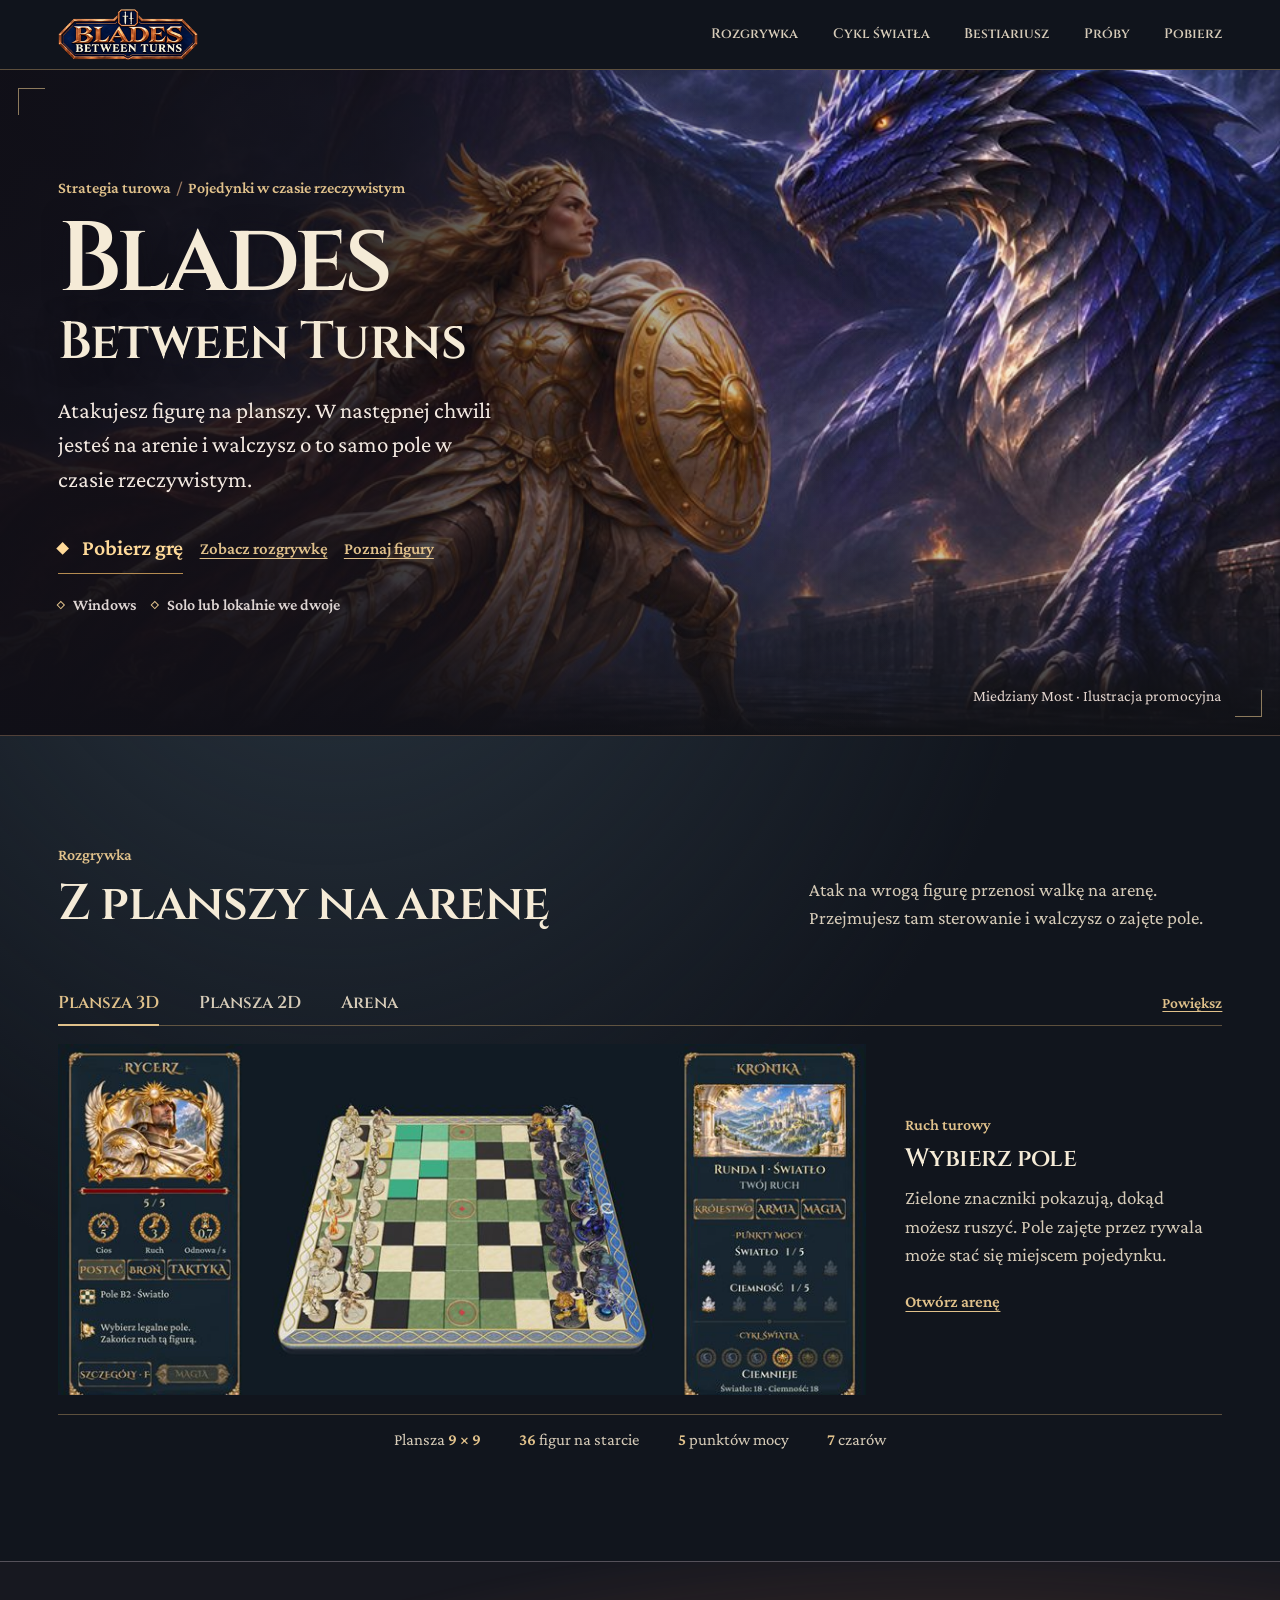
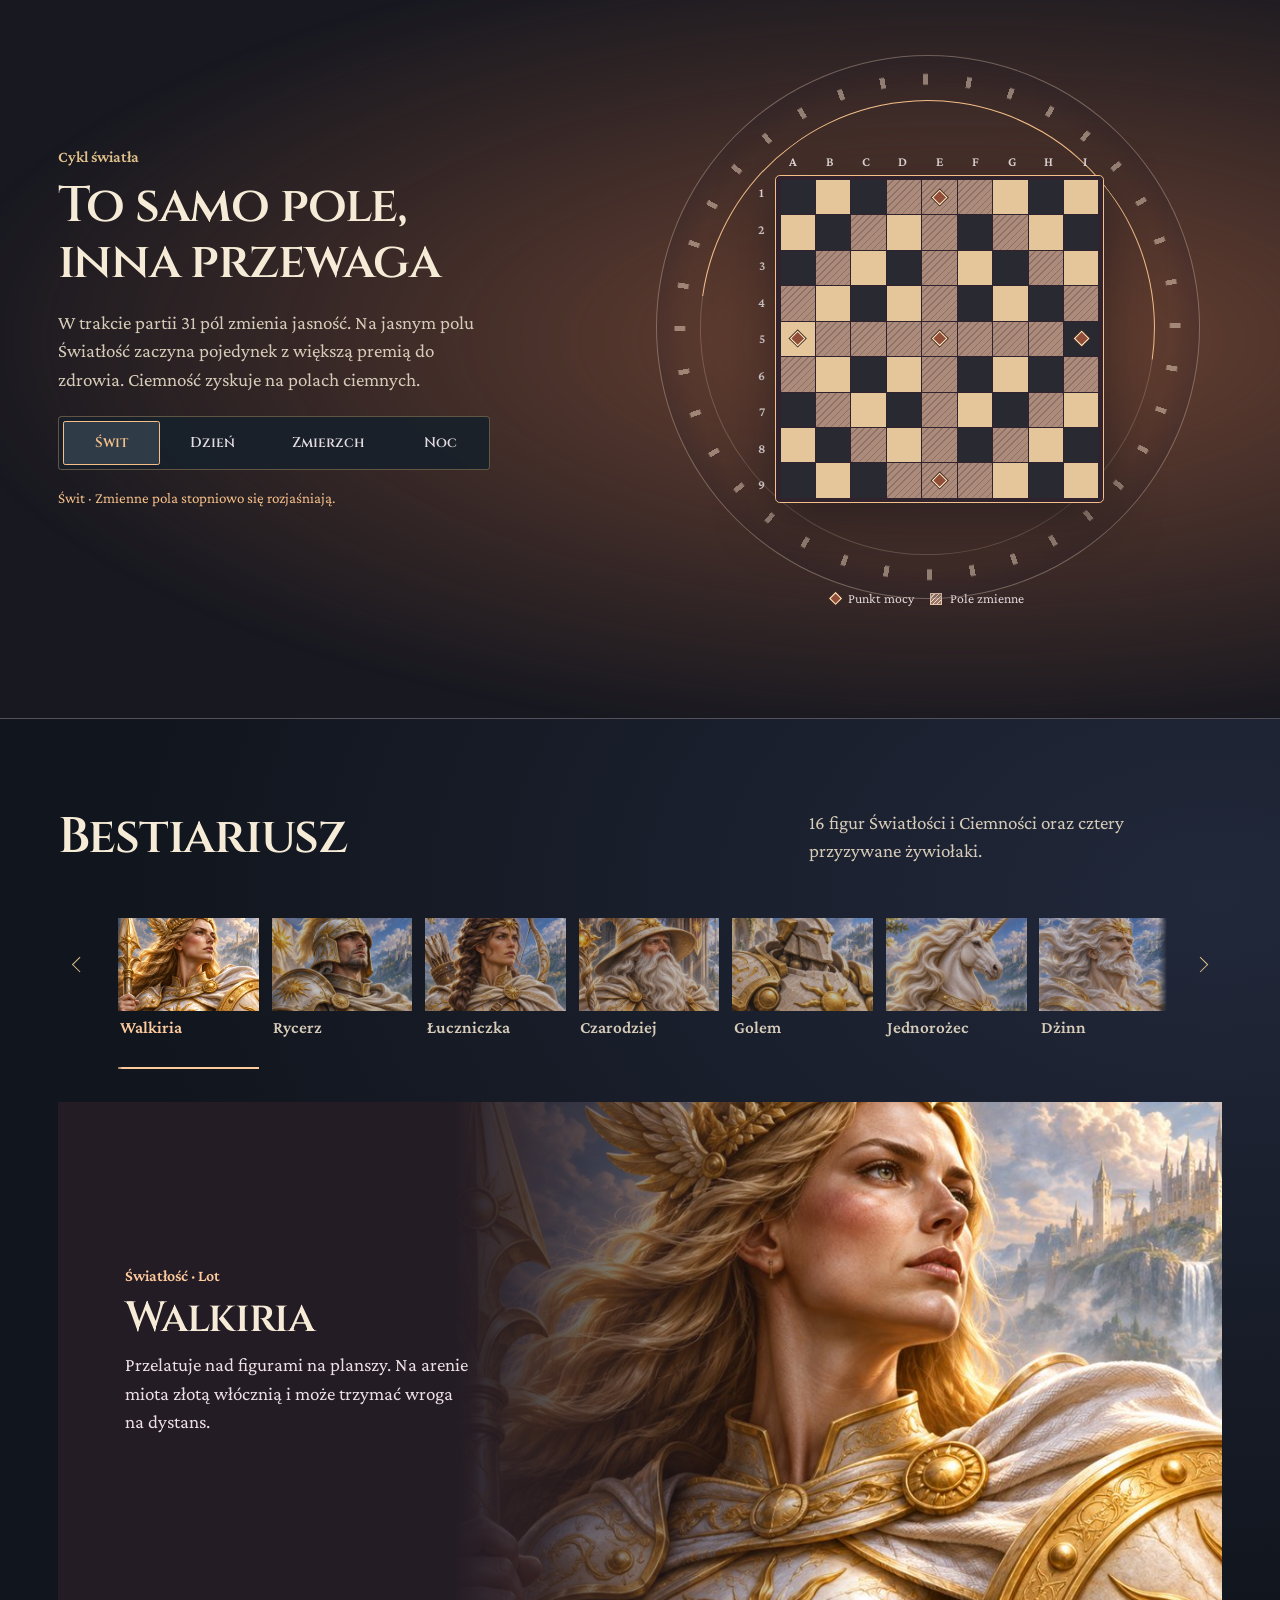
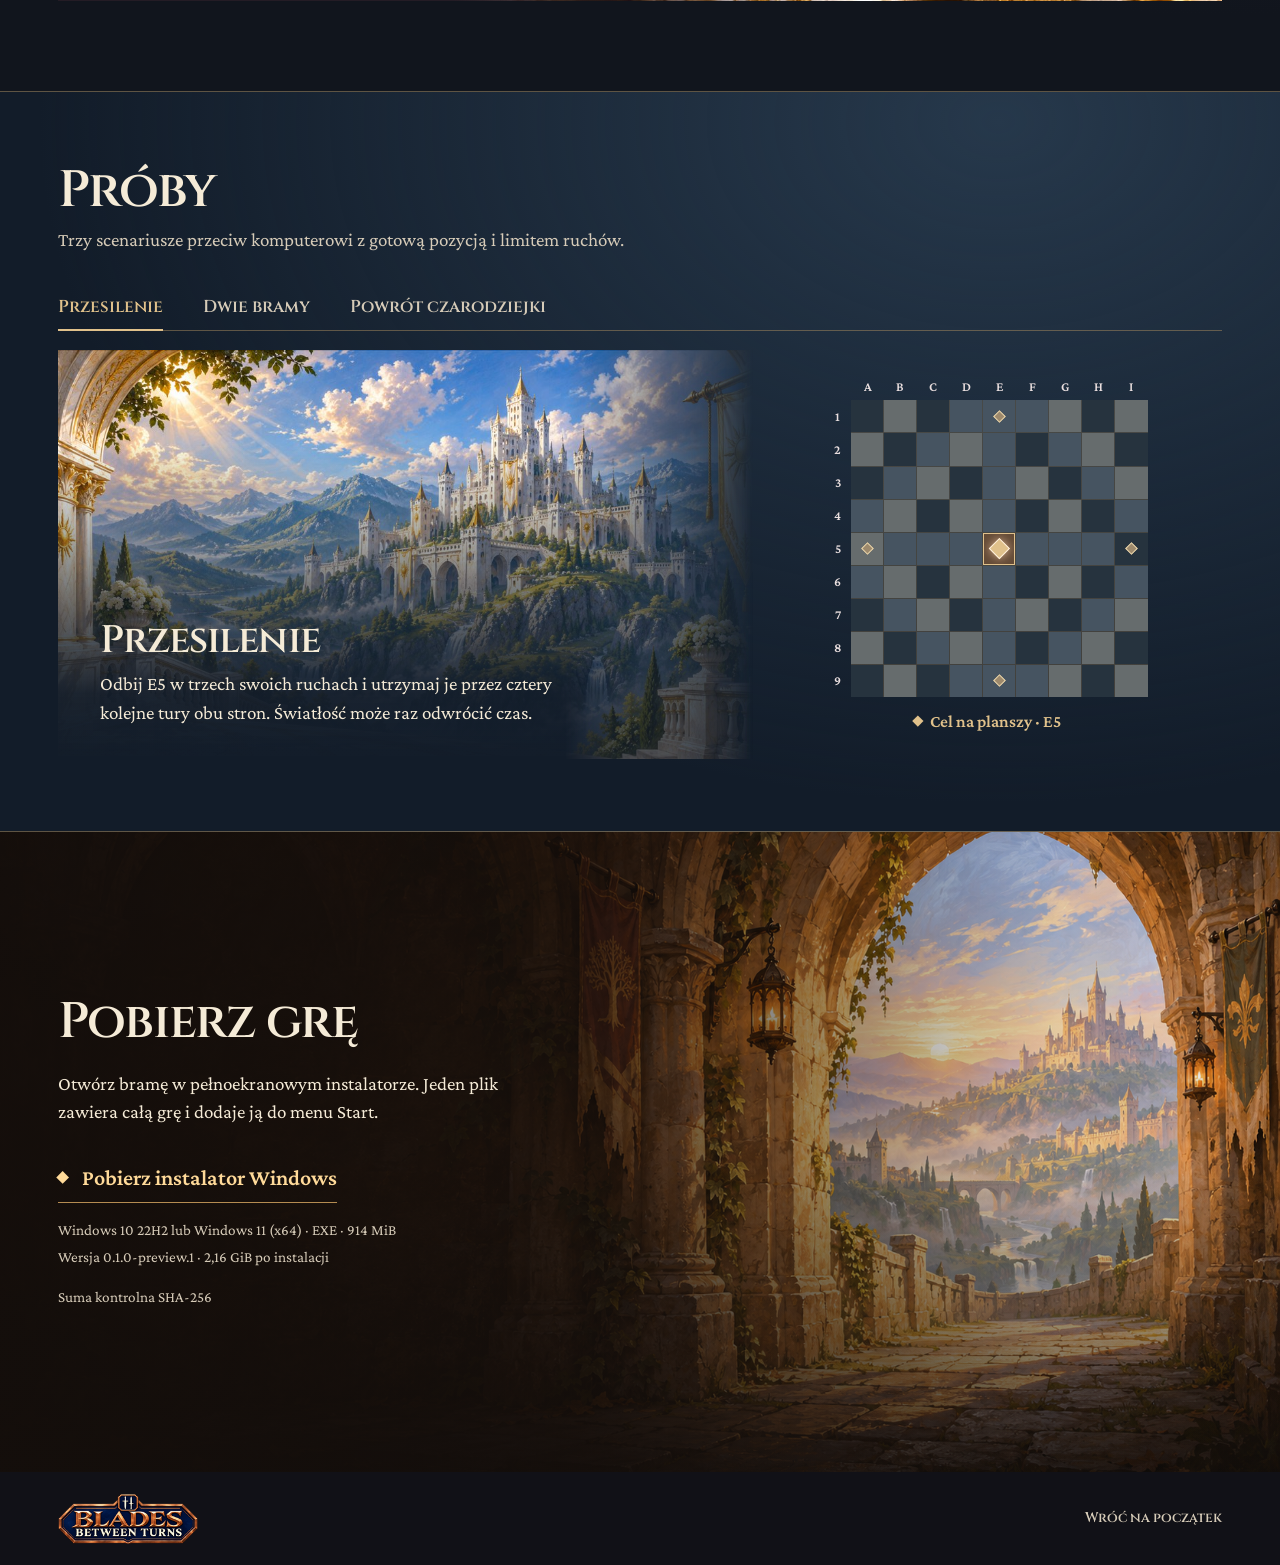
==== commit 20723863: "Publish the Blades Between Turns Windows installer" ====
--- a/index.html
+++ b/index.html
@@ -3,7 +3,7 @@
 <head>
   <meta charset="UTF-8">
   <meta name="viewport" content="width=device-width, initial-scale=1">
-  <meta name="description" content="Blades Between Turns łączy strategię turową z pojedynkami w czasie rzeczywistym. Zobacz rozgrywkę, cykl światła, figury i trzy próby.">
+  <meta name="description" content="Blades Between Turns łączy strategię turową z pojedynkami w czasie rzeczywistym. Pobierz grę na Windows i poznaj figury, areny i próby.">
   <meta name="theme-color" content="#101116">
   <title>Blades Between Turns</title>
   <link rel="icon" href="assets/blades-between-turns.png" type="image/png">
@@ -22,6 +22,7 @@
         <a href="#blades-cycle">Cykl światła</a>
         <a href="#blades-roster">Bestiariusz</a>
         <a href="#blades-trials">Próby</a>
+        <a href="#blades-download">Pobierz</a>
       </nav>
     </div>
   </header>
@@ -41,8 +42,9 @@
           </h1>
           <p class="hero__lead">Atakujesz figurę na planszy. W następnej chwili jesteś na arenie i walczysz o to samo pole w czasie rzeczywistym.</p>
           <div class="hero__actions">
-            <a class="button button--primary" href="#blades-gameplay">Zobacz rozgrywkę</a>
-            <a class="button button--outline" href="#blades-roster">Poznaj figury</a>
+            <a class="download-link" href="#blades-download">Pobierz grę</a>
+            <a class="text-action" href="#blades-gameplay">Zobacz rozgrywkę</a>
+            <a class="text-action" href="#blades-roster">Poznaj figury</a>
           </div>
           <ul class="hero__modes" aria-label="Platforma i tryby gry">
             <li>Windows</li>
@@ -456,6 +458,22 @@
         </div>
       </div>
     </section>
+    <section id="blades-download" class="section download" aria-labelledby="blades-download-title">
+      <img class="download__art" src="assets/installer-gate.png" alt="" aria-hidden="true"
+           width="1672" height="941" loading="lazy" decoding="async">
+      <div class="shell download__inner">
+        <h2 id="blades-download-title">Pobierz grę</h2>
+        <p class="download__copy">Otwórz bramę w pełnoekranowym instalatorze. Jeden plik zawiera całą grę i dodaje ją do menu Start.</p>
+        <a class="download-link" id="windows-installer"
+           href="https://github.com/zeichmann/archon-www/releases/download/windows-0.1.0-preview.1/BladesBetweenTurns-Setup-Windows-x64.exe">
+          Pobierz instalator Windows
+        </a>
+        <p class="download__requirements">Windows 10 22H2 lub Windows 11 (x64) · EXE · 914 MiB</p>
+        <p class="download__requirements">Wersja 0.1.0-preview.1 · 2,16 GiB po instalacji</p>
+        <a class="download__checksum"
+           href="https://github.com/zeichmann/archon-www/releases/download/windows-0.1.0-preview.1/BladesBetweenTurns-Setup-Windows-x64.exe.sha256">Suma kontrolna SHA-256</a>
+      </div>
+    </section>
   </main>
 
   <footer class="footer">
--- a/styles.css
+++ b/styles.css
@@ -278,44 +278,6 @@
   margin-block: 1.75rem 1.3rem;
 }
 
-.button {
-  display: inline-flex;
-  min-height: 2.9rem;
-  align-items: center;
-  justify-content: center;
-  padding: .55rem 1.15rem;
-  border: 1px solid transparent;
-  border-radius: .16rem;
-  font: 600 .89rem/1.35 var(--inscription);
-  transition: background-color .2s ease, border-color .2s ease, color .2s ease;
-  text-align: center;
-}
-
-.button--primary {
-  color: var(--gold-ink);
-  background: linear-gradient(180deg, #dbc49b, #bca071);
-  border-color: #e0c595;
-  box-shadow: inset 0 0 0 2px #553c2935;
-}
-
-.button--primary:hover {
-  background: #e1cba1;
-  border-color: #ebd6b0;
-}
-
-.button--outline {
-  color: var(--paper);
-  background: #131e2cde;
-  border-color: var(--border-accent);
-  box-shadow: inset 0 0 0 2px #b6985d25;
-}
-
-.button--outline:hover {
-  color: var(--gold);
-  background: #243647;
-  border-color: var(--gold);
-}
-
 .hero__modes {
   display: flex;
   flex-wrap: wrap;
@@ -1047,6 +1009,87 @@
   transform: rotate(45deg);
 }
 
+.download {
+  position: relative;
+  display: grid;
+  align-items: center;
+  isolation: isolate;
+  min-height: clamp(28rem, 50vw, 42rem);
+  overflow: hidden;
+  background: #1b120d;
+}
+
+.download__art {
+  position: absolute;
+  z-index: -2;
+  inset: 0;
+  width: 100%;
+  height: 100%;
+  object-fit: cover;
+  object-position: 65% center;
+}
+
+.download::before {
+  position: absolute;
+  z-index: -1;
+  inset: 0;
+  background: linear-gradient(90deg, #140e0bed 0%, #140e0bc0 45%, #140e0b18 83%),
+              linear-gradient(0deg, #100d0bba, transparent 48%);
+  content: "";
+}
+
+.download__inner h2 { color: var(--paper); }
+
+.download__copy {
+  max-width: 40ch;
+  margin-block: 1.2rem 1.7rem;
+  color: var(--paper);
+}
+
+.download-link {
+  display: inline-flex;
+  align-items: center;
+  gap: .7em;
+  min-height: 2.8rem;
+  padding-block: .45em;
+  color: #ffda99;
+  border-bottom: 1px solid #b58c51;
+  font: 600 clamp(1.1rem, 2.2vw, 1.38rem)/1.3 var(--type);
+  text-decoration: none;
+}
+
+.download-link::before {
+  width: .42em;
+  height: .42em;
+  flex: none;
+  background: currentColor;
+  content: "";
+  transform: rotate(45deg);
+}
+
+.download-link:hover, .download-link:focus-visible {
+  color: #ffefc6;
+  border-color: currentColor;
+}
+
+.hero__actions > .text-action { margin-inline-start: .35em; }
+
+.download__requirements, .download__checksum {
+  color: var(--muted);
+  font-size: .95rem;
+}
+
+.download__requirements { margin-block: .32rem; }
+.download-link + .download__requirements { margin-top: .95rem; }
+.download__checksum { display: inline-block; margin-top: .7rem; text-underline-offset: .2em; }
+
+@media (max-width: 700px) {
+  .download::before {
+    background: linear-gradient(90deg, #140e0bf0, #140e0b9f 85%),
+                linear-gradient(0deg, #100d0bc0, transparent 40%);
+  }
+}
+
 .footer {
   background: #111117;
 }
@@ -1254,10 +1297,6 @@
     margin-block: 1.2rem .95rem;
   }
 
-  .hero__actions .button {
-    padding-inline: .85rem;
-  }
-
   .game-facts {
     font-size: 1rem;
   }
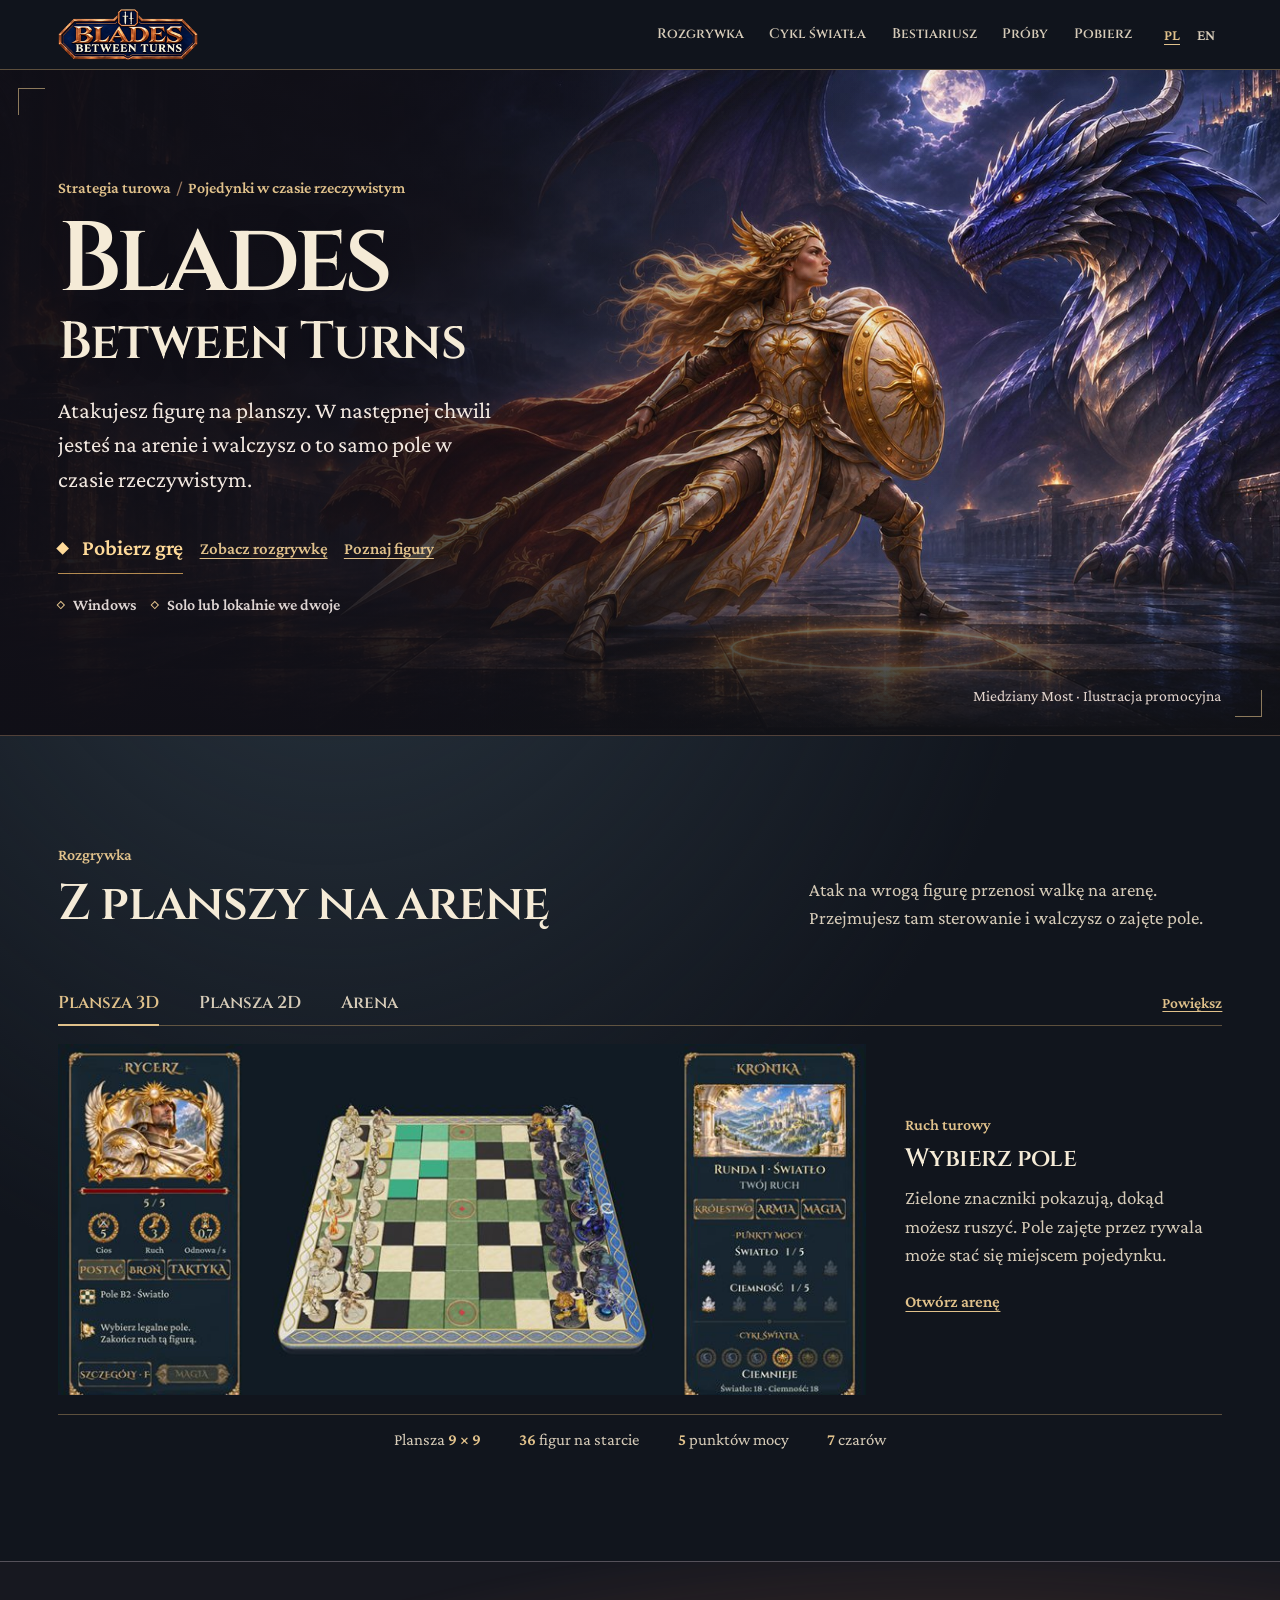
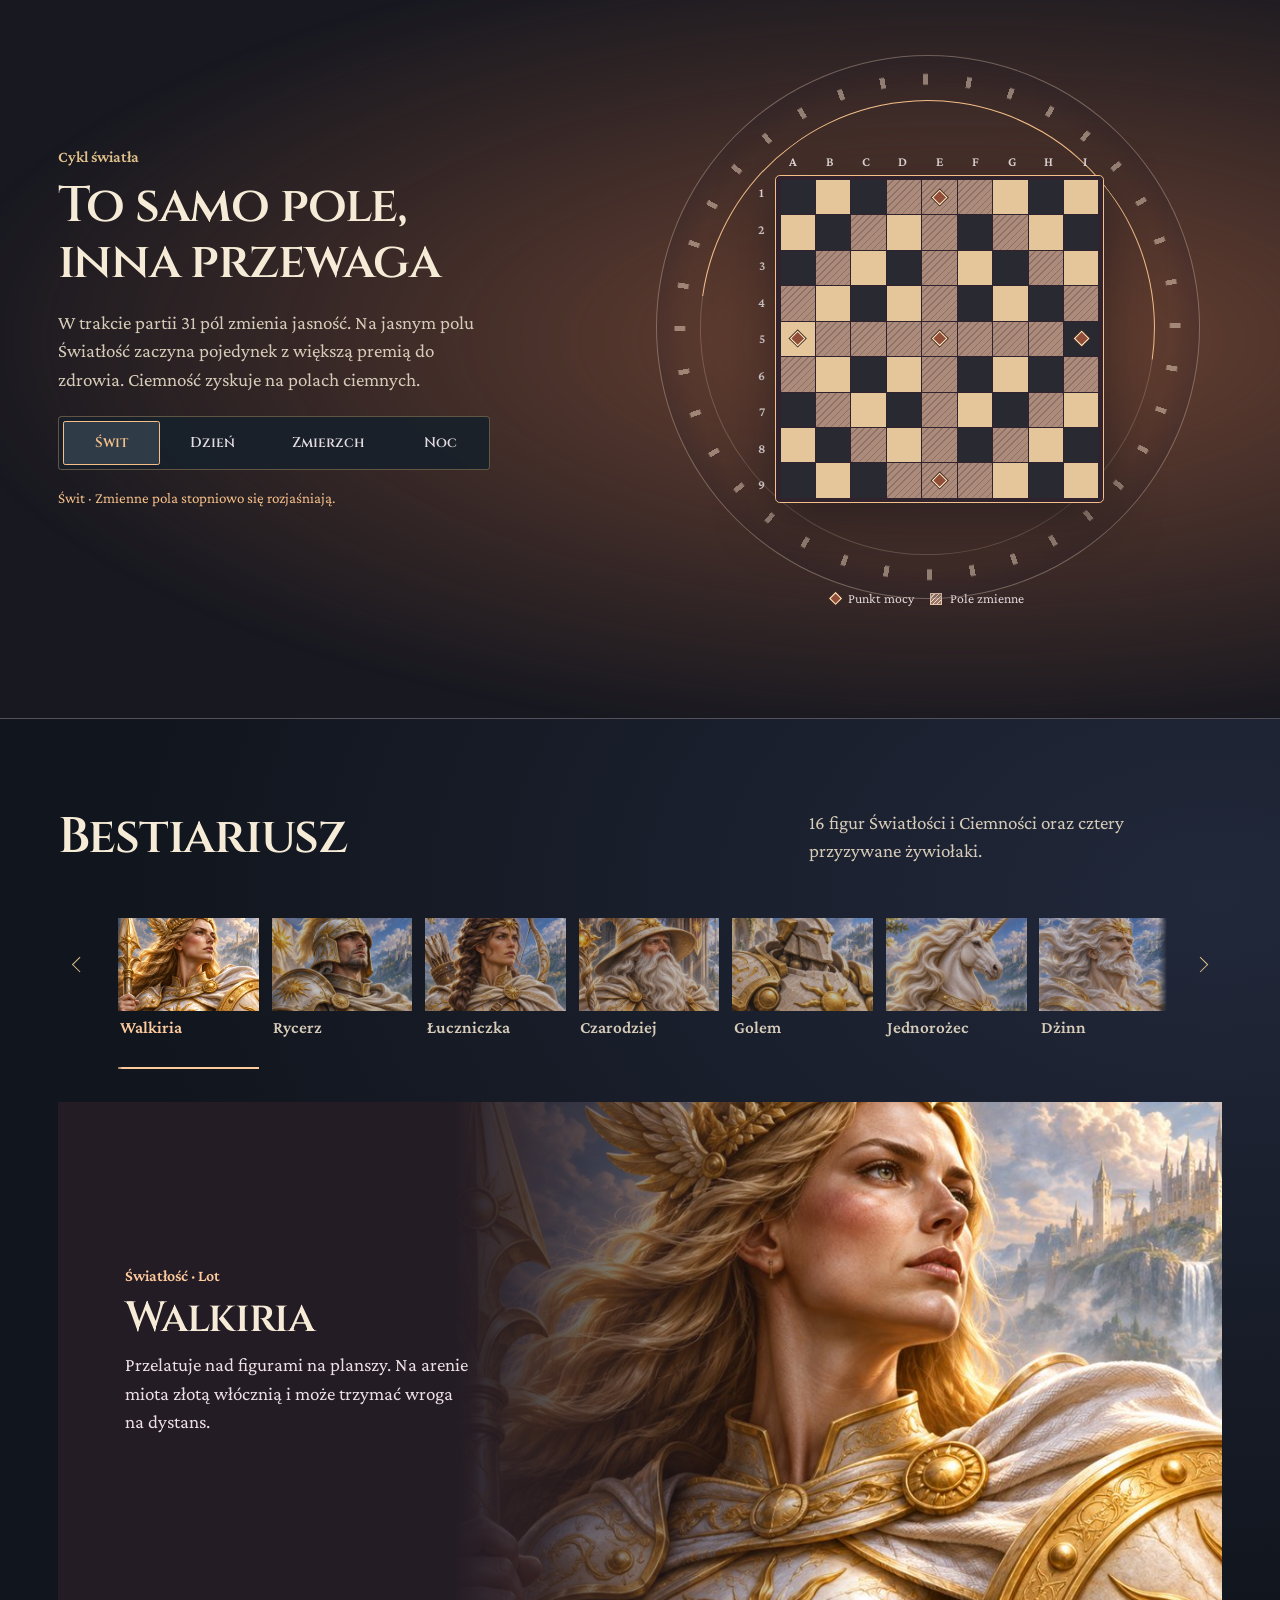
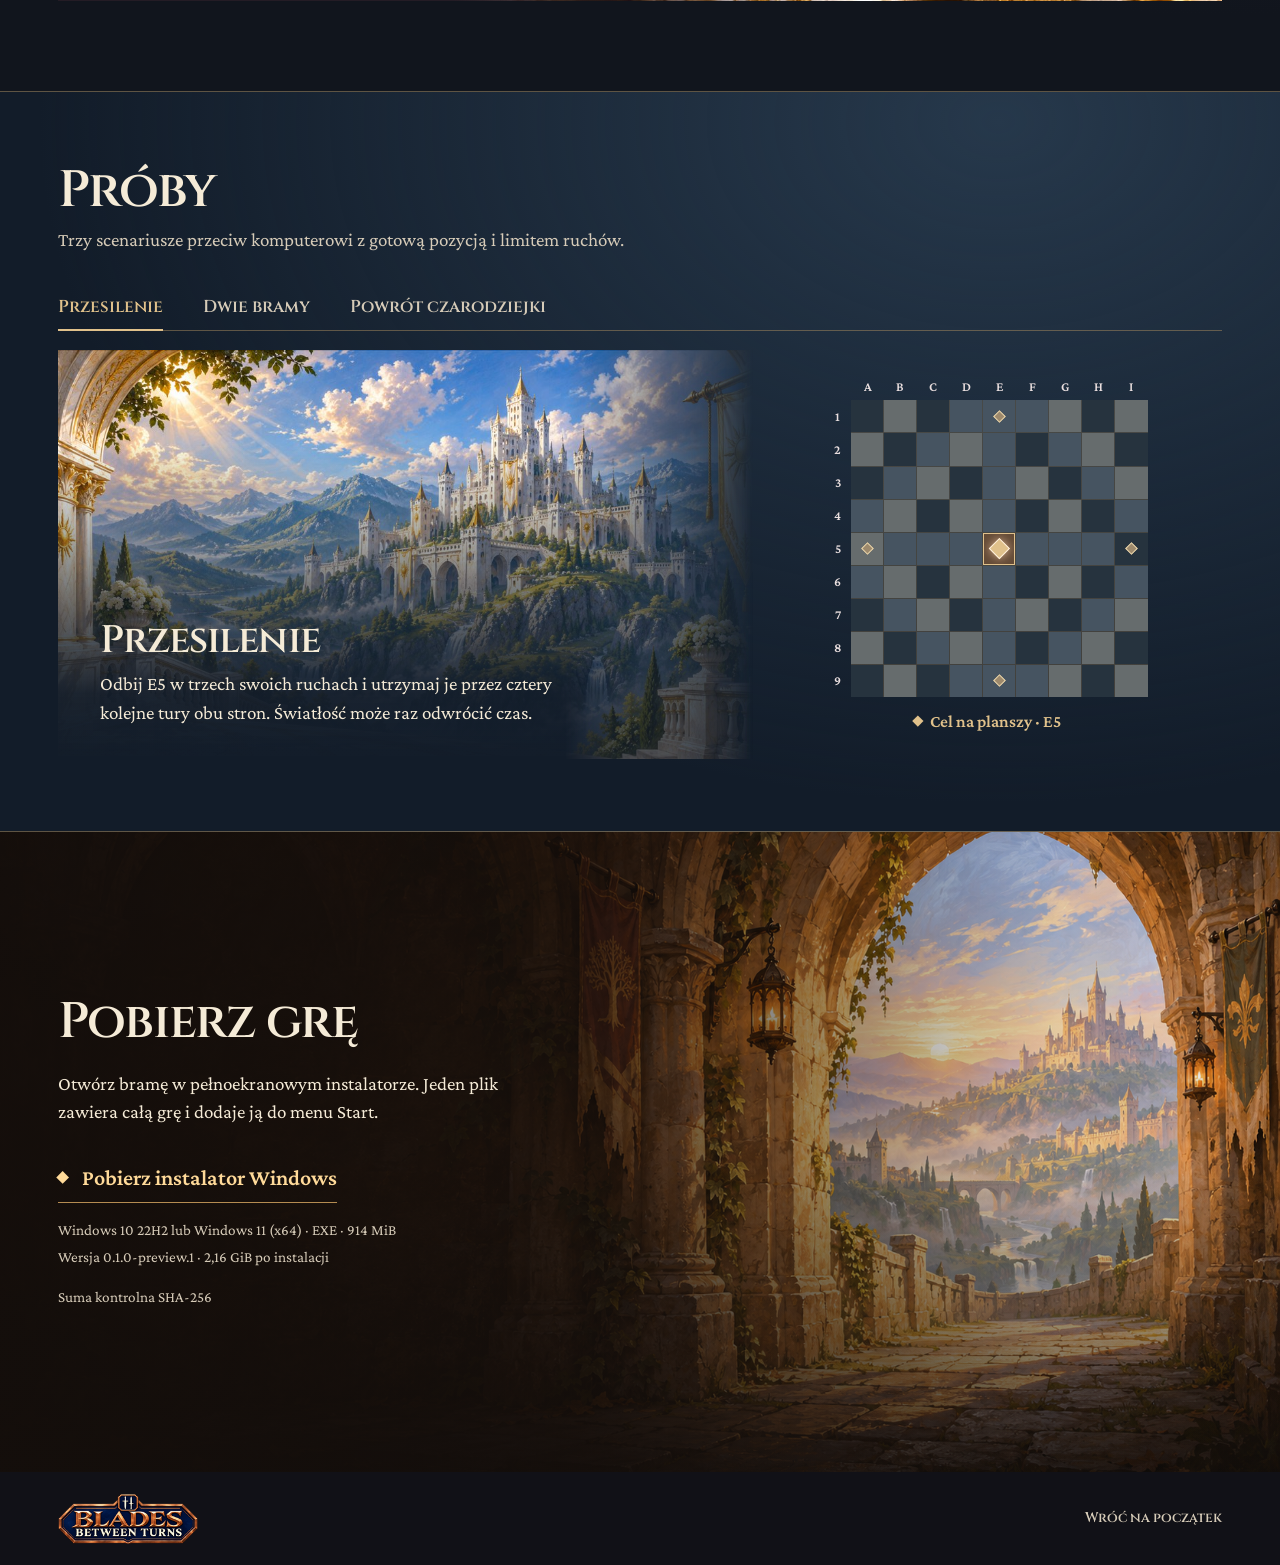
==== commit 4ca01829: "Add English version of Blades Between Turns website" ====
--- a/index.html
+++ b/index.html
@@ -6,6 +6,7 @@
   <meta name="description" content="Blades Between Turns łączy strategię turową z pojedynkami w czasie rzeczywistym. Pobierz grę na Windows i poznaj figury, areny i próby.">
   <meta name="theme-color" content="#101116">
   <title>Blades Between Turns</title>
+  <link rel="alternate" hreflang="en" href="en/index.html">
   <link rel="icon" href="assets/blades-between-turns.png" type="image/png">
   <link rel="stylesheet" href="styles.css">
   <script src="main.js" defer></script>
@@ -23,6 +24,10 @@
         <a href="#blades-roster">Bestiariusz</a>
         <a href="#blades-trials">Próby</a>
         <a href="#blades-download">Pobierz</a>
+      </nav>
+      <nav class="language-nav" aria-label="Wersje językowe">
+        <a href="index.html" lang="pl" hreflang="pl" aria-label="Polski" aria-current="page">PL</a>
+        <a href="en/index.html" lang="en" hreflang="en" aria-label="English">EN</a>
       </nav>
     </div>
   </header>
--- a/styles.css
+++ b/styles.css
@@ -160,7 +160,7 @@
   min-height: 4.3rem;
   align-items: center;
   justify-content: space-between;
-  gap: .5rem 1.5rem;
+  gap: .5rem clamp(.65rem, 2vw, 1.5rem);
 }
 
 .site-brand {
@@ -173,7 +173,8 @@
   display: flex;
   flex-wrap: wrap;
   justify-content: flex-end;
-  gap: 0 clamp(.7rem, 2.7vw, 2.4rem);
+  gap: 0 clamp(.65rem, 2vw, 2.4rem);
+  margin-inline-start: auto;
 }
 
 .site-nav a, .footer__top {
@@ -186,6 +187,31 @@
 
 .site-nav a:is(:hover, :focus-visible), .footer__top:is(:hover, :focus-visible) {
   color: var(--gold);
+}
+
+.language-nav {
+  display: flex;
+  flex: 0 0 auto;
+  gap: .15rem;
+}
+
+.language-nav a {
+  display: grid;
+  min-width: 2rem;
+  min-height: 2.75rem;
+  place-items: center;
+  color: var(--muted);
+  font: 600 .95rem/1 var(--type);
+}
+
+.language-nav a:is(:hover, :focus-visible, [aria-current="page"]) {
+  color: var(--gold);
+}
+
+.language-nav a[aria-current="page"] {
+  text-decoration: underline;
+  text-decoration-thickness: 1px;
+  text-underline-offset: .28em;
 }
 
 .hero {
@@ -1142,14 +1168,14 @@
   }
 }
 
-@media (max-width: 700px) {
+@media (max-width: 820px) {
   section[id], main[id] {
     scroll-margin-block-start: 6.6rem;
   }
 
   .site-header__inner {
     display: grid;
-    grid-template-columns: minmax(0, 1fr);
+    grid-template-columns: minmax(0, 1fr) auto minmax(0, 1fr);
     justify-items: center;
     gap: 0;
     padding-block: .35rem 0;
@@ -1157,14 +1183,24 @@
 
   .site-header .site-brand {
     width: 6rem;
+    grid-column: 2;
   }
 
   .site-nav {
+    grid-column: 1 / -1;
     width: 100%;
     justify-content: space-between;
     gap: 0 .45rem;
   }
 
+  .language-nav {
+    grid-column: 3;
+    grid-row: 1;
+    justify-self: end;
+  }
+}
+
+@media (max-width: 700px) {
   .hero {
     min-height: 0;
     padding-block: 0 2.5rem;
@@ -1281,12 +1317,12 @@
   }
 
   .site-nav {
-    column-gap: .3rem;
+    column-gap: clamp(.2rem, 1vw, .3rem);
   }
 
   .site-nav a {
     font-family: var(--type);
-    font-size: .93rem;
+    font-size: clamp(.8125rem, 3.8vw, .93rem);
   }
 
   .hero__eyebrow {
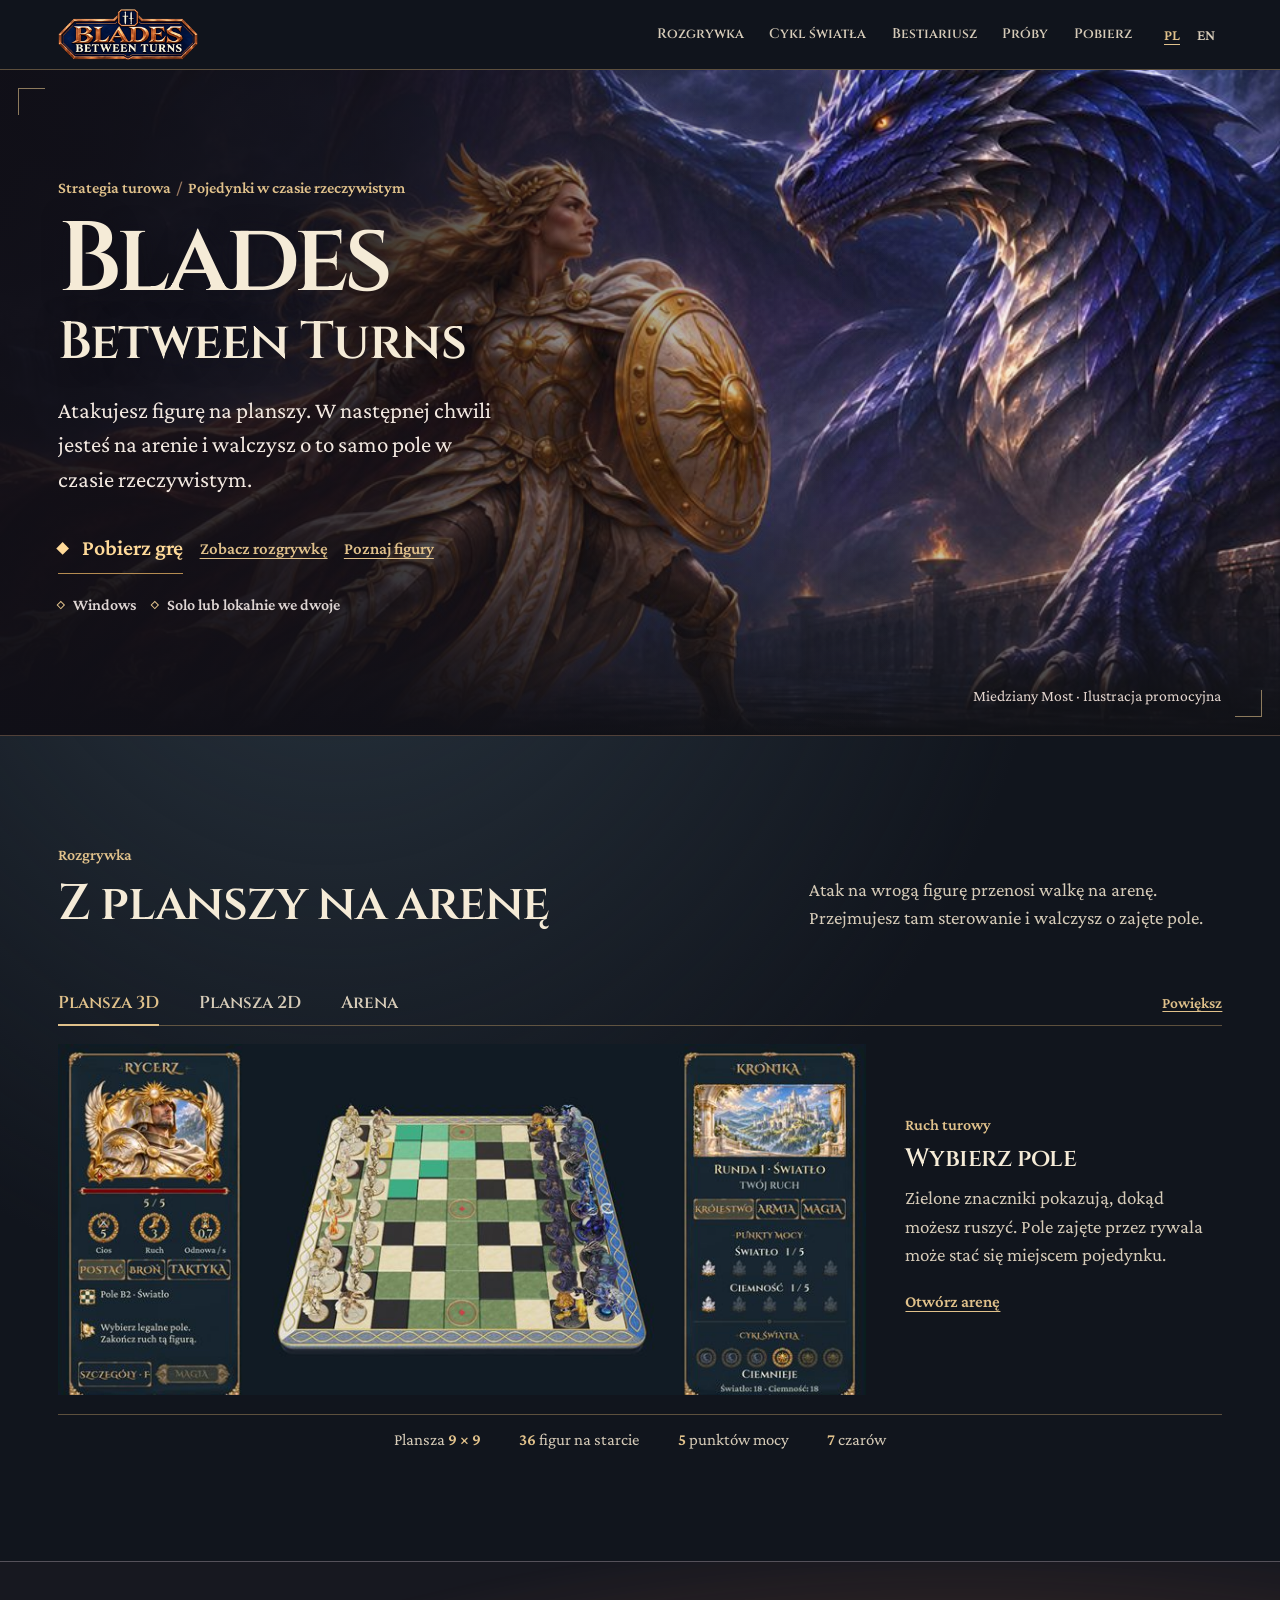
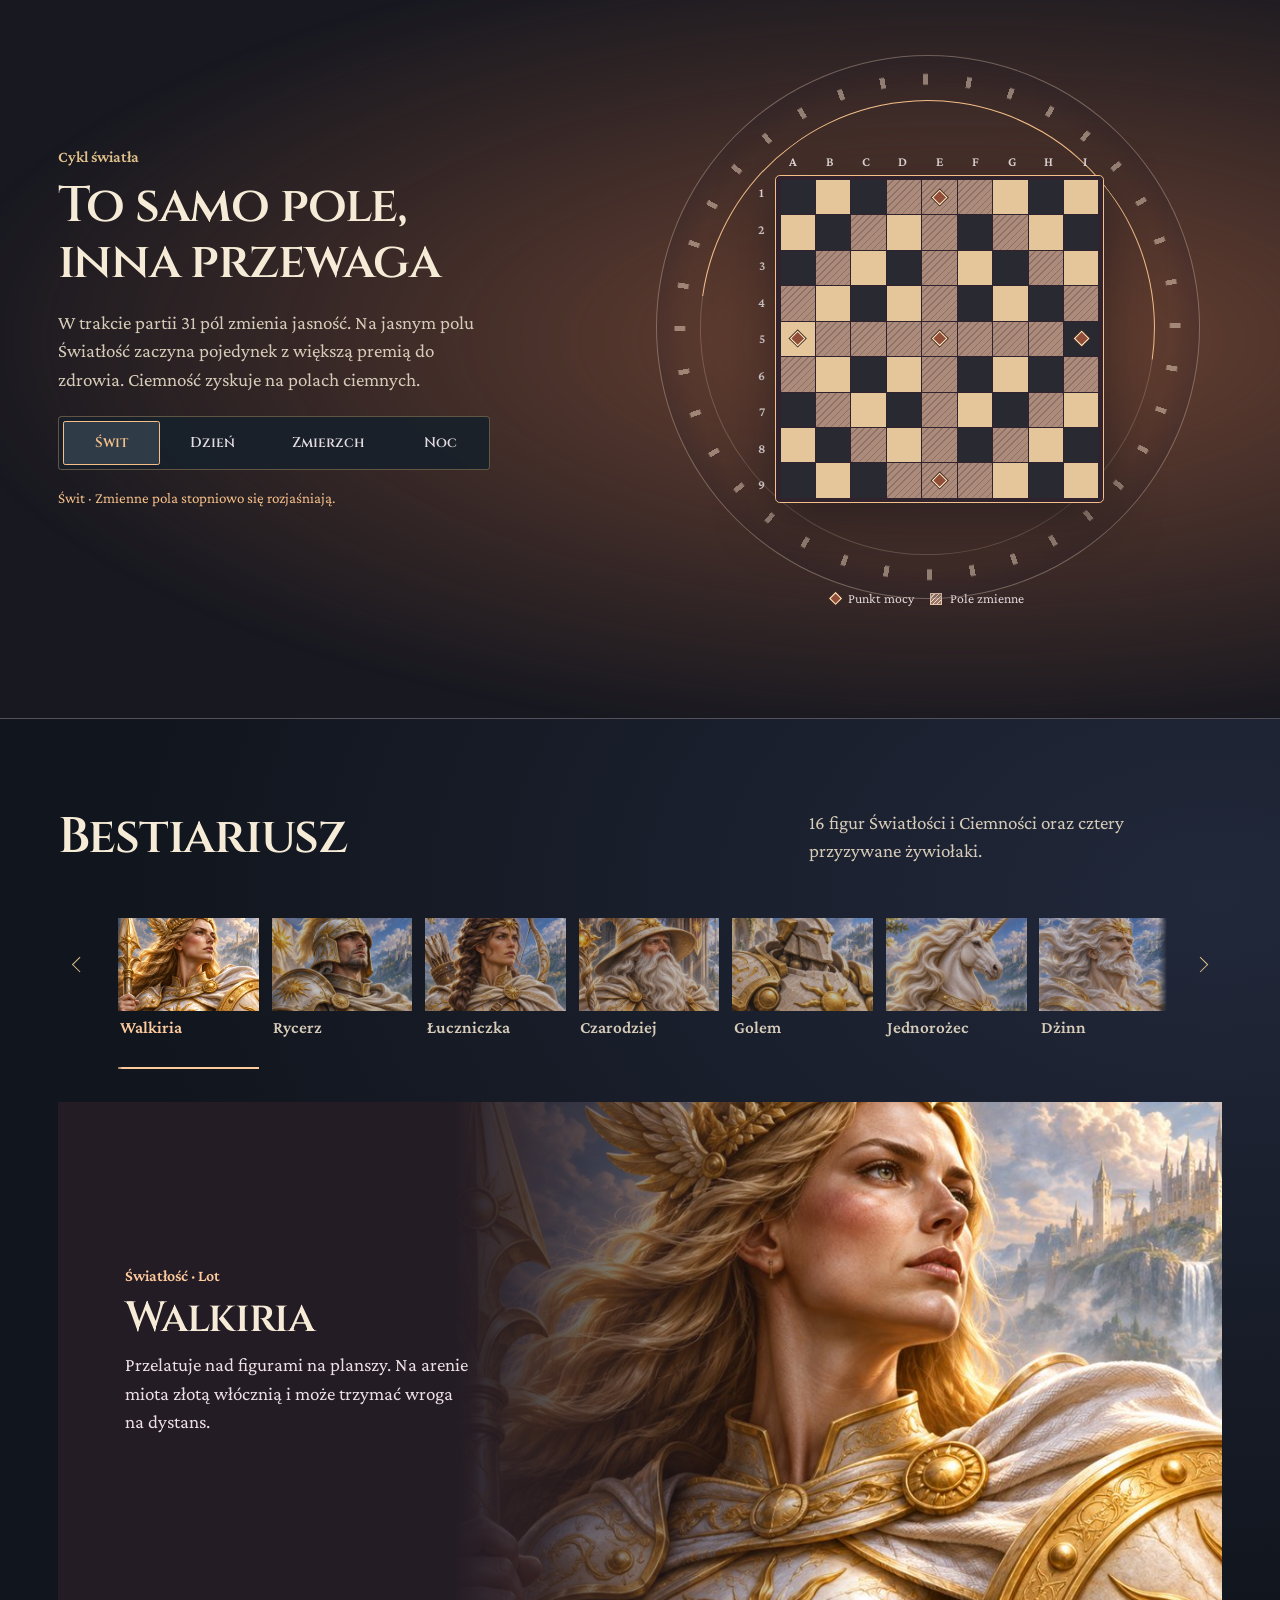
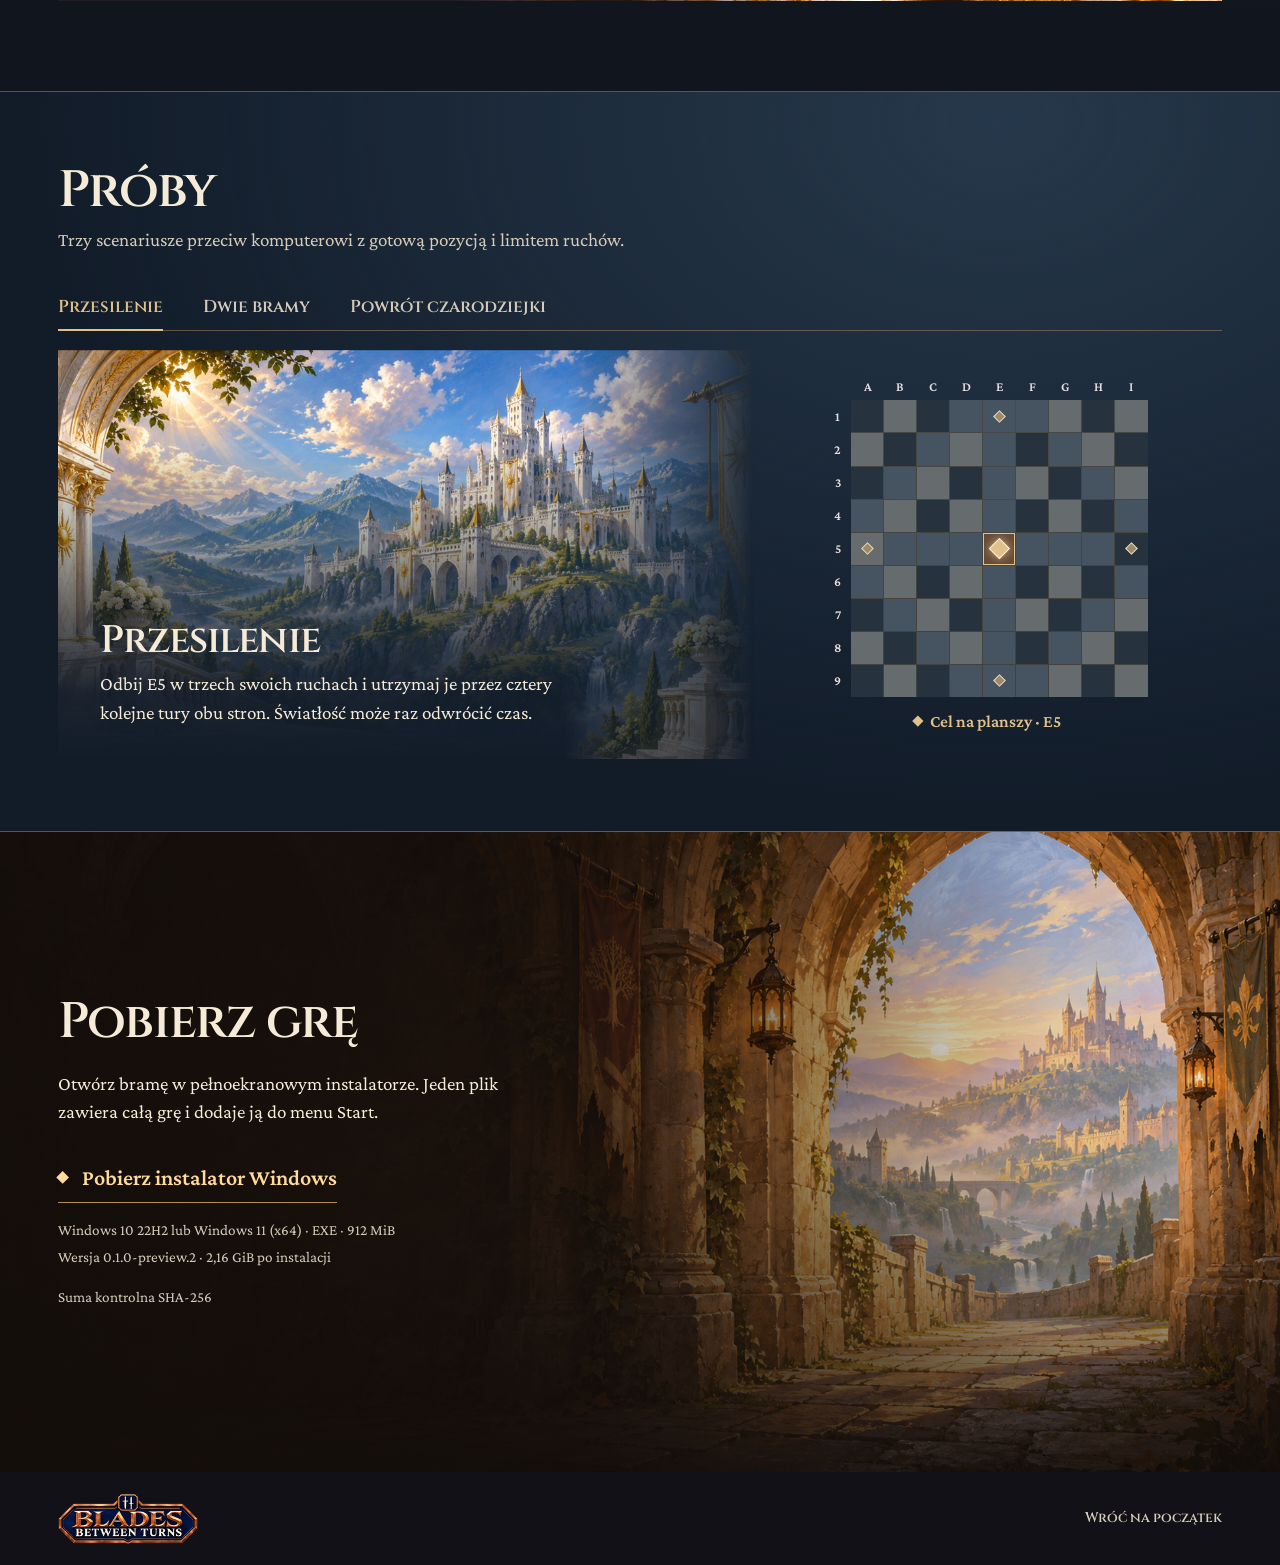
==== commit 536b5828: "Point Polish and English downloads to Windows preview 2" ====
--- a/index.html
+++ b/index.html
@@ -470,13 +470,13 @@
         <h2 id="blades-download-title">Pobierz grę</h2>
         <p class="download__copy">Otwórz bramę w pełnoekranowym instalatorze. Jeden plik zawiera całą grę i dodaje ją do menu Start.</p>
         <a class="download-link" id="windows-installer"
-           href="https://github.com/zeichmann/archon-www/releases/download/windows-0.1.0-preview.1/BladesBetweenTurns-Setup-Windows-x64.exe">
+           href="https://github.com/zeichmann/archon-www/releases/download/windows-0.1.0-preview.2/BladesBetweenTurns-Setup-Windows-x64.exe">
           Pobierz instalator Windows
         </a>
-        <p class="download__requirements">Windows 10 22H2 lub Windows 11 (x64) · EXE · 914 MiB</p>
-        <p class="download__requirements">Wersja 0.1.0-preview.1 · 2,16 GiB po instalacji</p>
+        <p class="download__requirements">Windows 10 22H2 lub Windows 11 (x64) · EXE · 912 MiB</p>
+        <p class="download__requirements">Wersja 0.1.0-preview.2 · 2,16 GiB po instalacji</p>
         <a class="download__checksum"
-           href="https://github.com/zeichmann/archon-www/releases/download/windows-0.1.0-preview.1/BladesBetweenTurns-Setup-Windows-x64.exe.sha256">Suma kontrolna SHA-256</a>
+           href="https://github.com/zeichmann/archon-www/releases/download/windows-0.1.0-preview.2/BladesBetweenTurns-Setup-Windows-x64.exe.sha256">Suma kontrolna SHA-256</a>
       </div>
     </section>
   </main>
